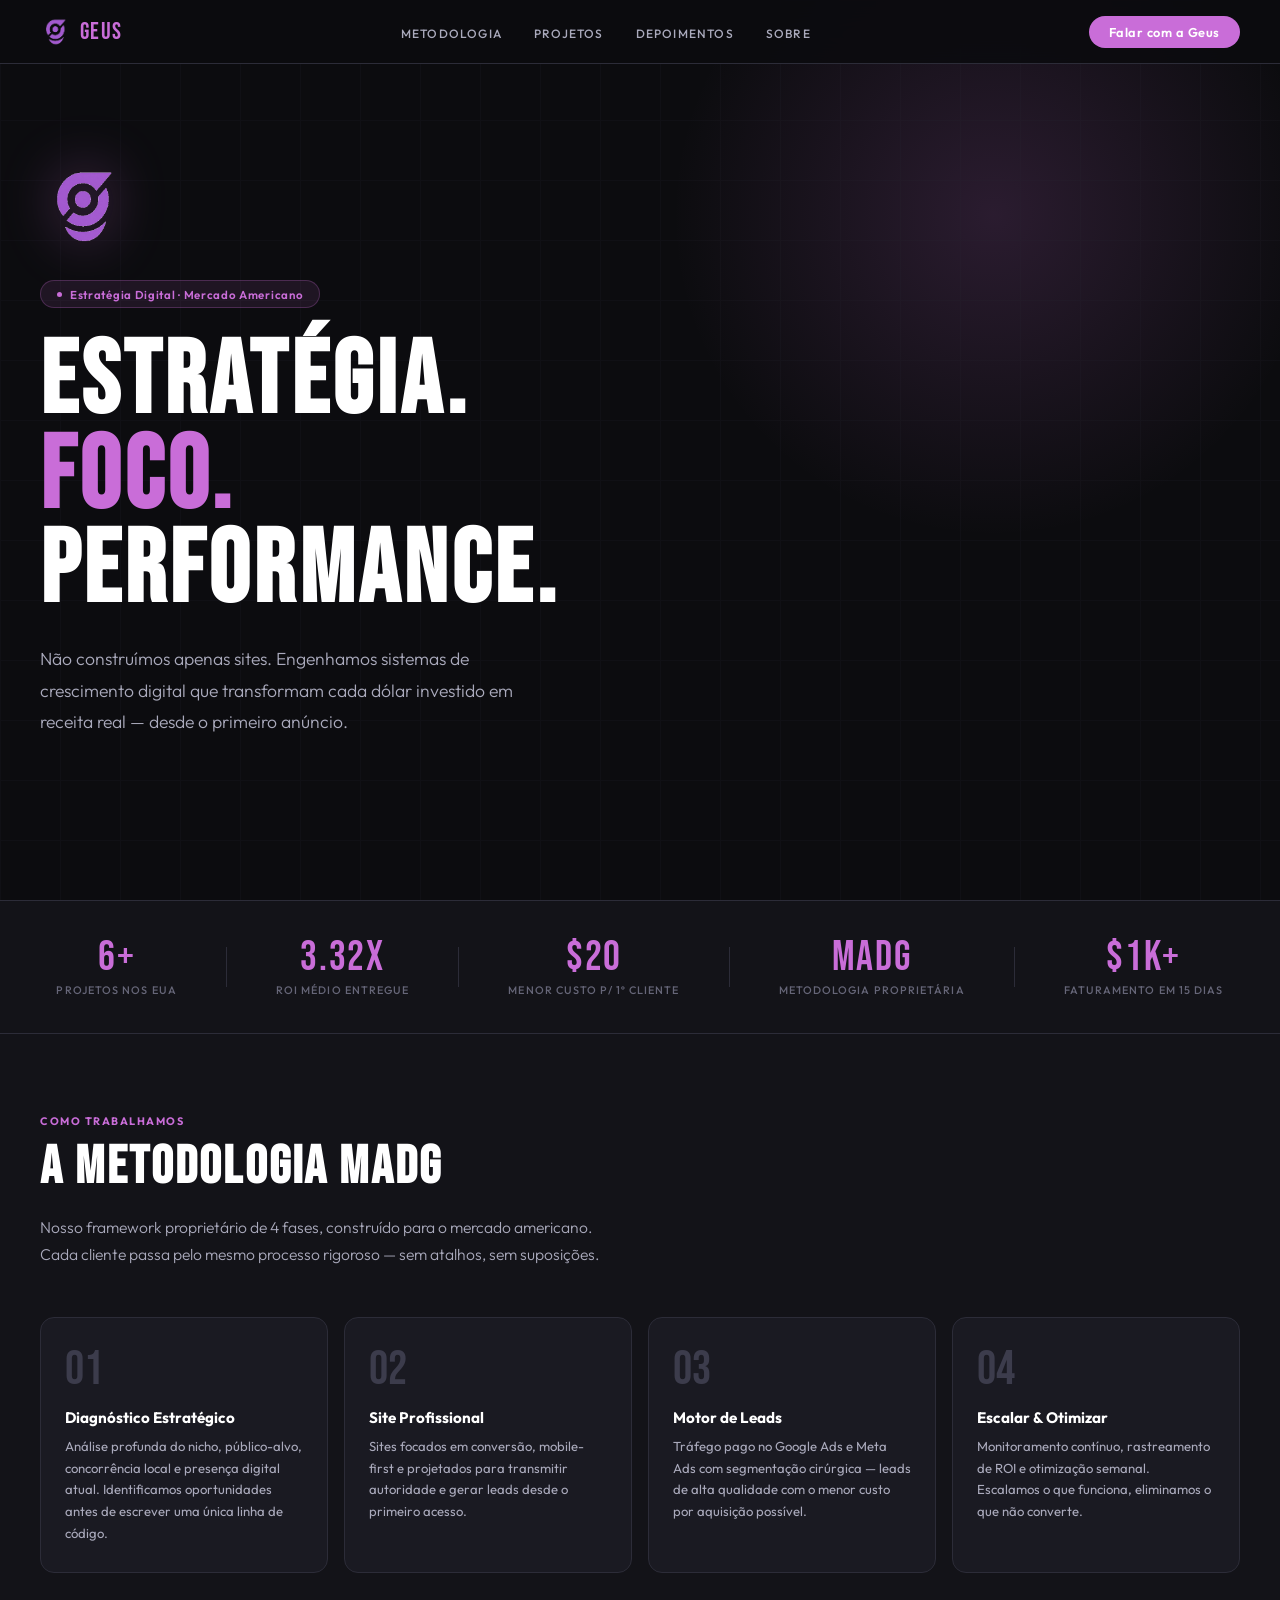
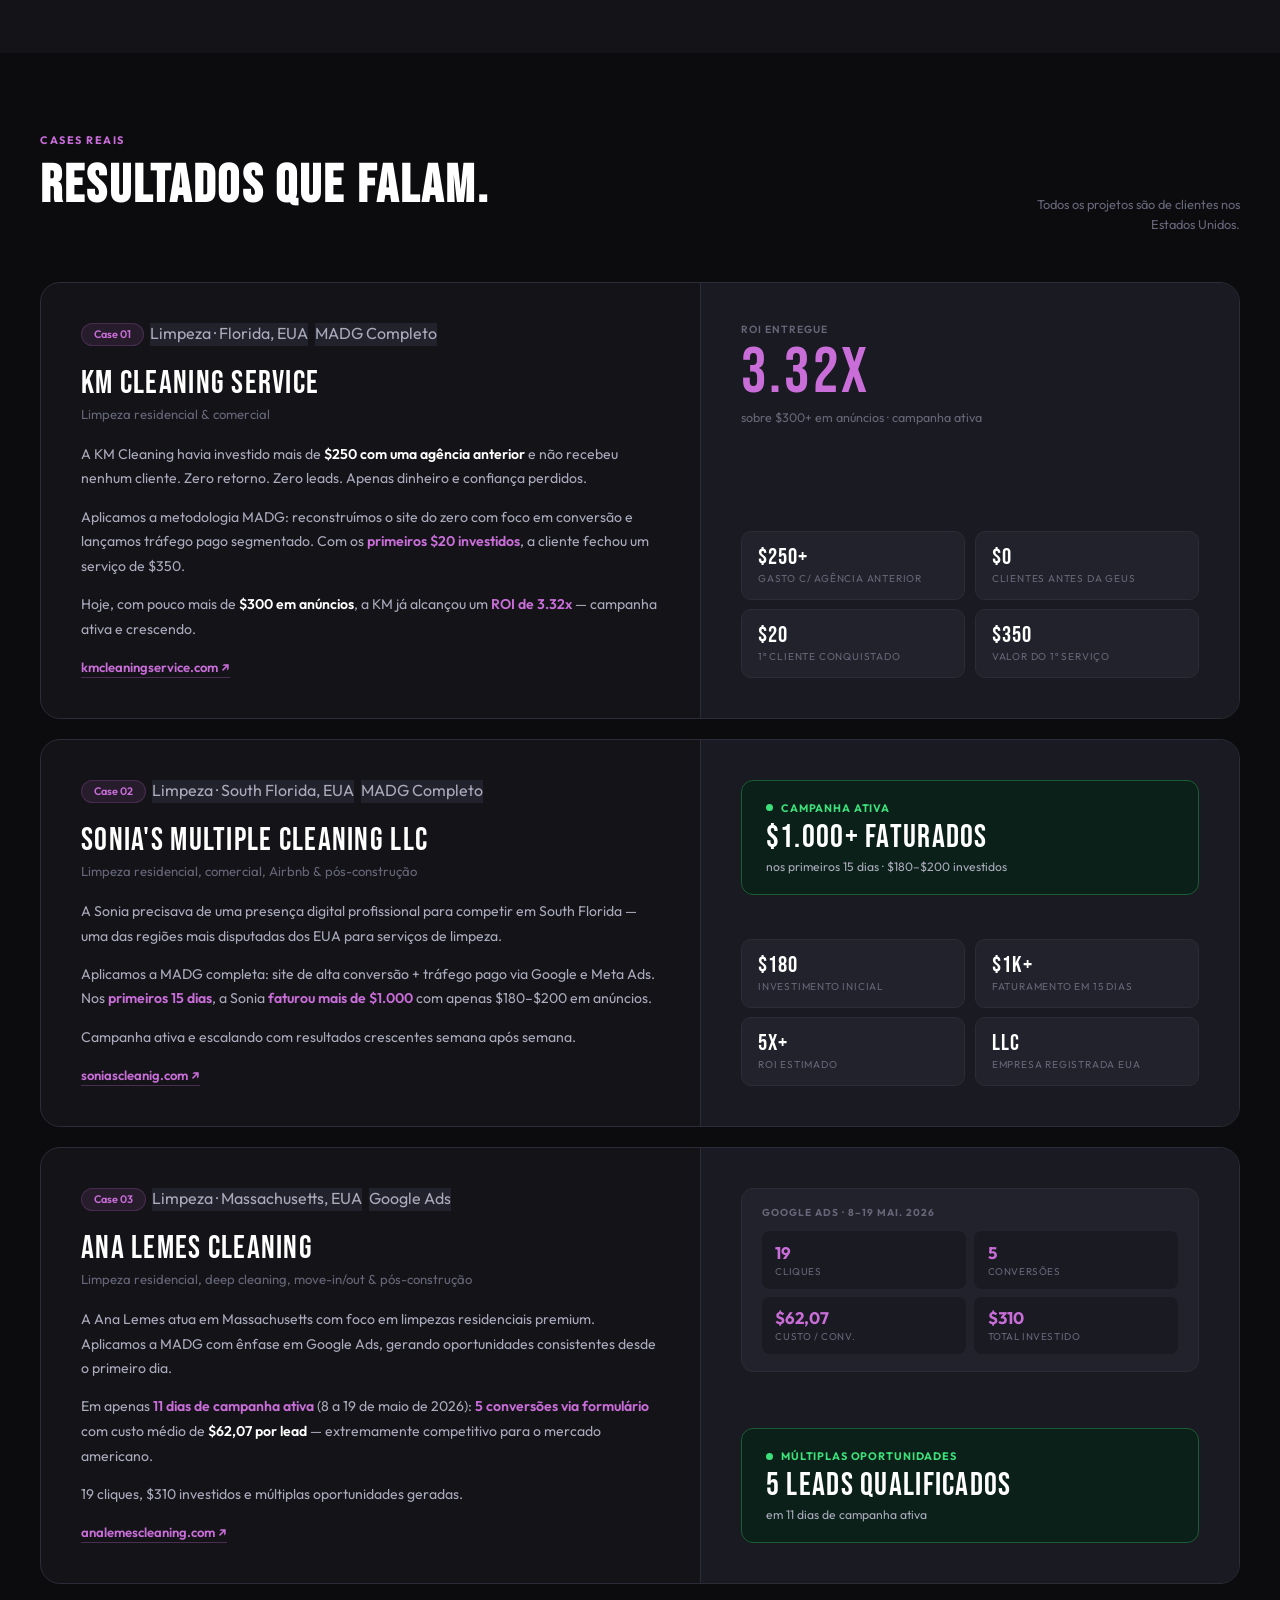
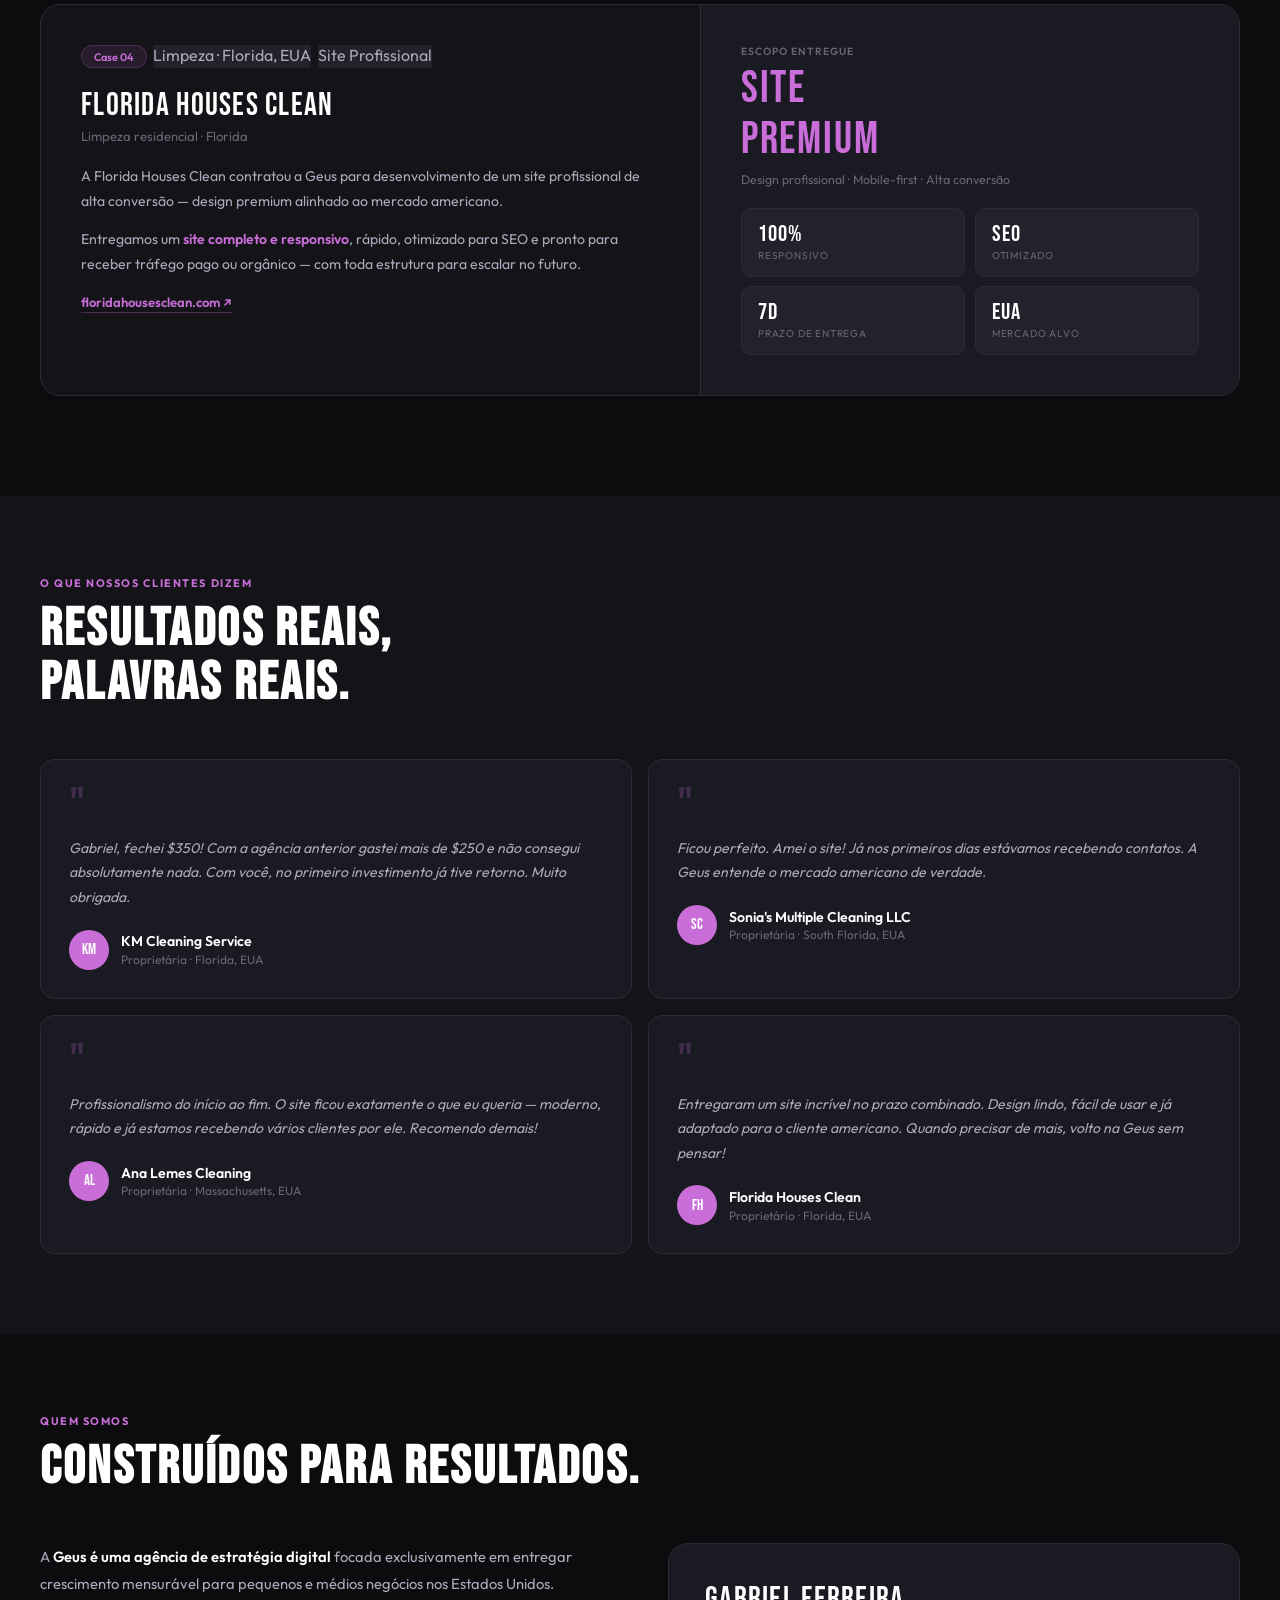
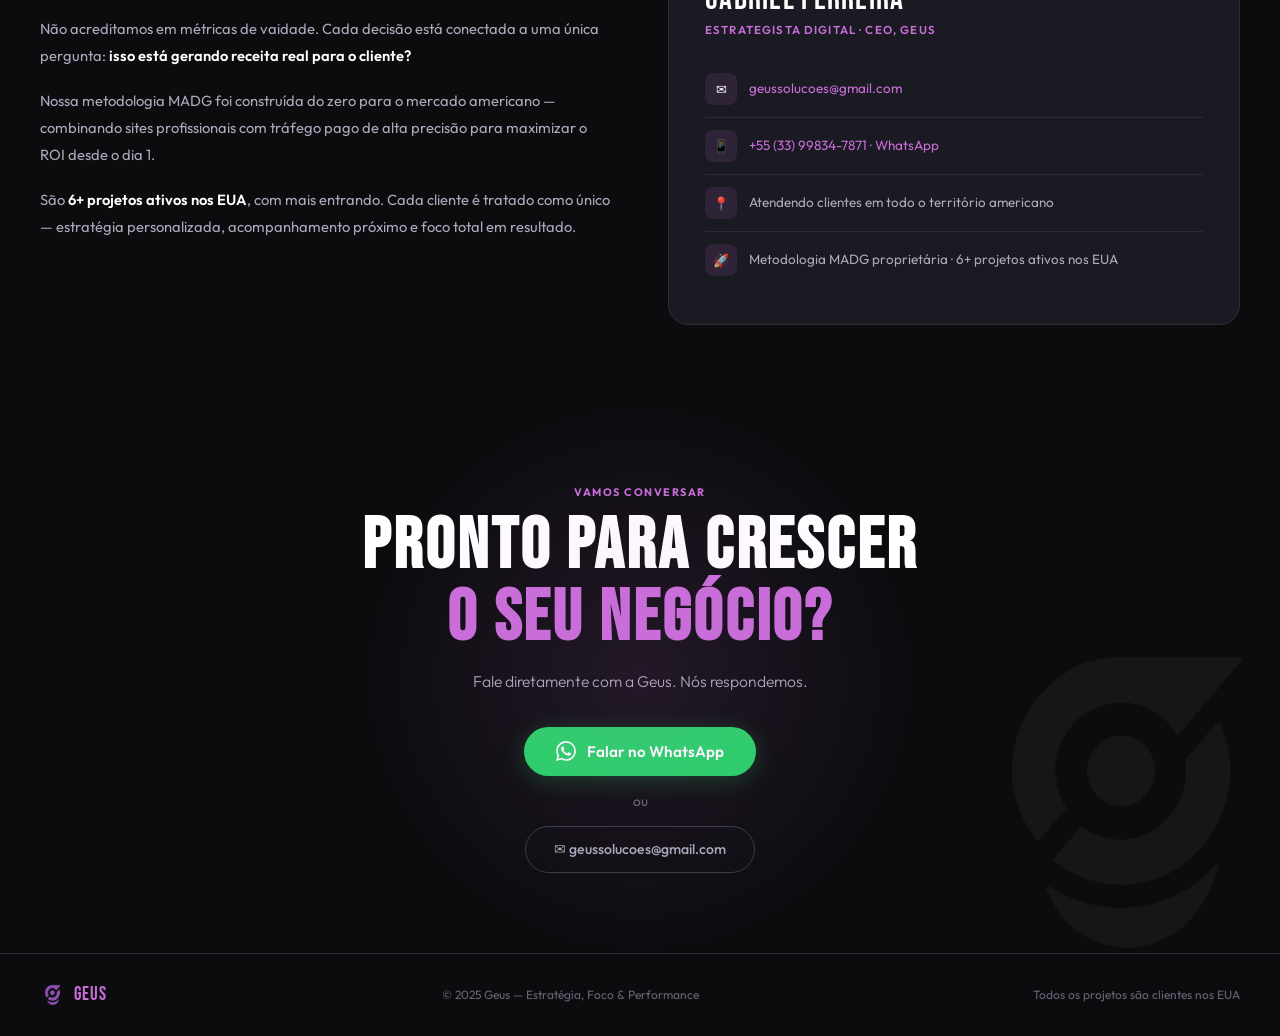
==== index.html @ 9d99d545 "Add files via upload" ====
<!DOCTYPE html>
<html lang="pt-BR">
<head>
<meta charset="UTF-8">
<meta name="viewport" content="width=device-width, initial-scale=1.0">
<title>Geus — Portfólio Digital · EUA</title>
<link rel="preconnect" href="https://fonts.googleapis.com">
<link href="https://fonts.googleapis.com/css2?family=Bebas+Neue&family=Outfit:wght@300;400;500;600;700&display=swap" rel="stylesheet">
<style>
/* ===== RESET ===== */
*,*::before,*::after{box-sizing:border-box;margin:0;padding:0}
html{scroll-behavior:smooth;font-size:16px}
body{font-family:'Outfit',sans-serif;background:#0C0C0F;color:#fff;overflow-x:hidden;-webkit-font-smoothing:antialiased}
img{max-width:100%;display:block}
a{text-decoration:none;color:inherit}

/* ===== TOKENS ===== */
:root{
  --p:#C96DD8;--pd:#9B45B2;
  --bg:#0C0C0F;--s1:#131318;--s2:#1A1A22;--s3:#22222C;
  --bd:#2C2C38;--bd2:#3A3A48;
  --g1:#AAAABC;--g2:#666678;--g3:#3C3C4C;
  --green:#3DDF7A;--gd:#0A2018;--gb:#1A5C34;
  --r:14px;
  --fh:'Bebas Neue',sans-serif;
  --fb:'Outfit',sans-serif;
}

/* ===== PRINT ===== */
@media print{
  nav,.no-print{display:none!important}
  *{-webkit-print-color-adjust:exact!important;print-color-adjust:exact!important}
  body{background:#0C0C0F!important}
  section{page-break-inside:avoid}
  .hero{min-height:auto;padding:48px 32px 32px}
  @page{margin:12mm;size:A4}
}

/* ===== NAV ===== */
nav{
  position:fixed;top:0;left:0;right:0;z-index:999;
  display:flex;align-items:center;justify-content:space-between;gap:1rem;
  padding:0 2.5rem;height:64px;
  background:rgba(12,12,15,0.9);backdrop-filter:blur(16px);-webkit-backdrop-filter:blur(16px);
  border-bottom:1px solid var(--bd);
}
.nav-brand{display:flex;align-items:center;gap:.5rem;flex-shrink:0}
.nav-brand img{height:32px;width:auto}
.nav-brand span{font-family:var(--fh);font-size:1.5rem;letter-spacing:.06em;color:var(--p)}
.nav-links{display:flex;gap:2rem;list-style:none;flex-shrink:0}
.nav-links a{font-size:.75rem;font-weight:500;color:var(--g1);letter-spacing:.1em;text-transform:uppercase;transition:color .2s}
.nav-links a:hover{color:var(--p)}
.nav-cta{
  background:var(--p);color:#fff;
  padding:.5rem 1.25rem;border-radius:100px;
  font-size:.8rem;font-weight:600;letter-spacing:.04em;
  transition:background .2s,transform .15s;white-space:nowrap;flex-shrink:0;
}
.nav-cta:hover{background:var(--pd);transform:translateY(-1px)}
/* Mobile nav */
.nav-hamburger{display:none;flex-direction:column;gap:5px;cursor:pointer;padding:4px;background:none;border:none}
.nav-hamburger span{display:block;width:22px;height:2px;background:var(--g1);border-radius:2px;transition:all .3s}
.nav-mobile{display:none;position:fixed;top:64px;left:0;right:0;background:rgba(12,12,15,.97);border-bottom:1px solid var(--bd);padding:1.5rem;flex-direction:column;gap:1rem;z-index:998}
.nav-mobile.open{display:flex}
.nav-mobile a{font-size:.9rem;font-weight:500;color:var(--g1);padding:.5rem 0;border-bottom:1px solid var(--bd);letter-spacing:.06em;text-transform:uppercase}
.nav-mobile a:last-child{border-bottom:none;background:var(--p);color:#fff;text-align:center;border-radius:100px;padding:.75rem;letter-spacing:.06em;margin-top:.5rem}

@media(max-width:860px){
  nav{padding:0 1.25rem}
  .nav-links{display:none}
  .nav-hamburger{display:flex}
}

/* ===== HERO ===== */
.hero{
  min-height:100vh;display:flex;align-items:center;
  padding:100px 2.5rem 4rem;position:relative;overflow:hidden;
}
.hero-glow{
  position:absolute;top:-15%;right:-5%;
  width:min(700px,90vw);height:min(700px,90vw);border-radius:50%;
  background:radial-gradient(circle,rgba(201,109,216,.16) 0%,transparent 65%);
  pointer-events:none;
}
.hero-grid{
  position:absolute;inset:0;
  background-image:linear-gradient(var(--bd) 1px,transparent 1px),linear-gradient(90deg,var(--bd) 1px,transparent 1px);
  background-size:60px 60px;opacity:.15;pointer-events:none;
}
.hero-inner{position:relative;z-index:1;max-width:820px;width:100%}
.hero-logo-wrap{margin-bottom:1.75rem;animation:fadeUp .5s ease both}
.hero-logo-wrap img{height:clamp(56px,10vw,90px);width:auto;filter:drop-shadow(0 0 28px rgba(201,109,216,.45))}
.hero-badge{
  display:inline-flex;align-items:center;gap:.5rem;margin-bottom:1.75rem;
  background:rgba(201,109,216,.1);border:1px solid rgba(201,109,216,.25);
  border-radius:100px;padding:.35rem 1rem;
  font-size:.72rem;font-weight:600;color:var(--p);letter-spacing:.06em;
  animation:fadeUp .6s .05s ease both;
}
.badge-dot{width:5px;height:5px;border-radius:50%;background:var(--p);animation:blink 2s infinite;flex-shrink:0}
.hero h1{
  font-family:var(--fh);
  font-size:clamp(3.2rem,8vw,7.5rem);
  line-height:.92;letter-spacing:.04em;margin-bottom:1.5rem;
  animation:fadeUp .6s .1s ease both;
}
.hero h1 em{color:var(--p);font-style:normal}
.hero-desc{
  font-size:clamp(.95rem,2vw,1.1rem);color:var(--g1);line-height:1.8;
  max-width:520px;margin-bottom:2.25rem;font-weight:300;
  animation:fadeUp .6s .15s ease both;
}
.hero-ctas{display:flex;gap:1rem;flex-wrap:wrap;animation:fadeUp .6s .2s ease both}
.btn-primary{
  display:inline-flex;align-items:center;gap:.5rem;
  background:var(--p);color:#fff;padding:.85rem 1.75rem;border-radius:100px;
  font-size:.9rem;font-weight:600;transition:background .2s,transform .15s;
}
.btn-primary:hover{background:var(--pd);transform:translateY(-2px)}
.btn-outline{
  display:inline-flex;align-items:center;gap:.5rem;
  border:1.5px solid var(--bd2);color:var(--g1);padding:.85rem 1.75rem;border-radius:100px;
  font-size:.9rem;font-weight:500;transition:border-color .2s,color .2s,transform .15s;
}
.btn-outline:hover{border-color:var(--p);color:var(--p);transform:translateY(-2px)}

@media(max-width:600px){
  .hero{padding:90px 1.25rem 3rem}
  .hero-ctas{flex-direction:column}
  .btn-primary,.btn-outline{justify-content:center;padding:.8rem 1.5rem}
}

/* ===== STATS STRIP ===== */
.stats{
  background:var(--s1);border-top:1px solid var(--bd);border-bottom:1px solid var(--bd);
  padding:2rem 2.5rem;
  display:flex;align-items:center;justify-content:space-around;
  flex-wrap:wrap;gap:1.5rem;
}
.stat{text-align:center;padding:.25rem .5rem}
.stat-n{font-family:var(--fh);font-size:clamp(1.8rem,4vw,2.6rem);letter-spacing:.04em;color:var(--p);line-height:1}
.stat-l{font-size:.68rem;color:var(--g2);text-transform:uppercase;letter-spacing:.1em;font-weight:500;margin-top:.25rem}
.stat-div{width:1px;height:40px;background:var(--bd);flex-shrink:0}
@media(max-width:600px){.stat-div{display:none}.stats{gap:1rem;padding:1.5rem 1.25rem}}

/* ===== SECTION BASE ===== */
section{padding:5rem 2.5rem}
.sec-tag{font-size:.68rem;font-weight:700;color:var(--p);letter-spacing:.14em;text-transform:uppercase;margin-bottom:.75rem}
.sec-title{font-family:var(--fh);font-size:clamp(2rem,5vw,3.4rem);letter-spacing:.04em;line-height:1;margin-bottom:1.25rem}
.sec-sub{font-size:.98rem;color:var(--g1);line-height:1.75;max-width:580px;font-weight:300}
@media(max-width:600px){section{padding:3.5rem 1.25rem}}

/* ===== METHODOLOGY ===== */
.method-bg{background:var(--s1)}
.method-grid{display:grid;grid-template-columns:repeat(4,1fr);gap:1rem;margin-top:3rem}
@media(max-width:900px){.method-grid{grid-template-columns:repeat(2,1fr)}}
@media(max-width:480px){.method-grid{grid-template-columns:1fr}}
.mc{
  background:var(--s2);border:1px solid var(--bd);border-radius:var(--r);
  padding:1.75rem 1.5rem;position:relative;overflow:hidden;
  transition:transform .25s,border-color .25s;
}
.mc:hover{transform:translateY(-4px);border-color:rgba(201,109,216,.5)}
.mc::after{
  content:'';position:absolute;top:0;left:0;right:0;height:2px;
  background:var(--p);transform:scaleX(0);transform-origin:left;transition:transform .3s;
}
.mc:hover::after{transform:scaleX(1)}
.mc-n{font-family:var(--fh);font-size:3rem;color:var(--g3);line-height:1;margin-bottom:.85rem}
.mc-title{font-size:.95rem;font-weight:700;margin-bottom:.6rem}
.mc-desc{font-size:.82rem;color:var(--g1);line-height:1.65}

/* ===== CASES ===== */
.cases-head{display:flex;justify-content:space-between;align-items:flex-end;flex-wrap:wrap;gap:1rem;margin-bottom:3rem}
.cases-note{font-size:.8rem;color:var(--g2);max-width:220px;text-align:right;line-height:1.5}
@media(max-width:600px){.cases-note{text-align:left;max-width:100%}}

.case-card{
  background:var(--s1);border:1px solid var(--bd);border-radius:20px;
  overflow:hidden;margin-bottom:1.25rem;
  display:grid;grid-template-columns:1.1fr 0.9fr;
}
@media(max-width:800px){.case-card{grid-template-columns:1fr}}
.case-l{padding:2.5rem}
.case-r{
  background:var(--s2);padding:2.5rem;
  border-left:1px solid var(--bd);
  display:flex;flex-direction:column;justify-content:space-between;gap:1.25rem;
}
@media(max-width:800px){.case-r{border-left:none;border-top:1px solid var(--bd);padding:2rem}}
@media(max-width:600px){.case-l,.case-r{padding:1.5rem}}

.ctags{display:flex;gap:.4rem;flex-wrap:wrap;margin-bottom:1.25rem}
.ctag{
  display:inline-block;background:rgba(201,109,216,.1);border:1px solid rgba(201,109,216,.2);
  border-radius:100px;padding:.22rem .75rem;font-size:.68rem;font-weight:600;color:var(--p);
}
.ctag-g{background:var(--s3);border-color:var(--bd);color:var(--g1)}
.case-name{font-family:var(--fh);font-size:clamp(1.4rem,3vw,2rem);letter-spacing:.04em;margin-bottom:.3rem;line-height:1.1}
.case-niche{font-size:.82rem;color:var(--g2);margin-bottom:1.25rem}
.case-p{font-size:.88rem;color:var(--g1);line-height:1.75;margin-bottom:.85rem}
.case-p b{color:#fff;font-weight:600}
.case-p .hl{color:var(--p);font-weight:600}
.case-link{
  display:inline-flex;align-items:center;gap:.4rem;color:var(--p);
  font-size:.82rem;font-weight:600;border-bottom:1px solid rgba(201,109,216,.3);
  padding-bottom:2px;transition:border-color .2s;margin-top:.25rem;
}
.case-link:hover{border-color:var(--p)}

/* Right panel elements */
.roi-block{flex-shrink:0}
.roi-tag{font-size:.65rem;color:var(--g2);text-transform:uppercase;letter-spacing:.1em;font-weight:600;margin-bottom:.3rem}
.roi-val{font-family:var(--fh);font-size:clamp(2.8rem,5vw,4.2rem);color:var(--p);letter-spacing:.04em;line-height:1}
.roi-sub{font-size:.78rem;color:var(--g2);margin-top:.3rem;line-height:1.4}
.mets{display:grid;grid-template-columns:1fr 1fr;gap:.6rem}
.met{background:var(--s3);border:1px solid var(--bd);border-radius:10px;padding:.85rem 1rem}
.met-v{font-family:var(--fh);font-size:1.45rem;color:#fff;letter-spacing:.04em;line-height:1}
.met-l{font-size:.63rem;color:var(--g2);text-transform:uppercase;letter-spacing:.08em;margin-top:.2rem}

.live-box{
  background:var(--gd);border:1px solid var(--gb);border-radius:12px;padding:1.25rem 1.5rem;
}
.live-hd{display:flex;align-items:center;gap:.5rem;margin-bottom:.3rem}
.live-dot{width:7px;height:7px;border-radius:50%;background:var(--green);animation:blink 1.5s infinite;flex-shrink:0}
.live-lbl{font-size:.68rem;font-weight:700;color:var(--green);letter-spacing:.08em;text-transform:uppercase}
.live-val{font-family:var(--fh);font-size:clamp(1.5rem,3vw,2rem);color:#fff;letter-spacing:.04em;line-height:1.1;margin-bottom:.25rem}
.live-sub{font-size:.76rem;color:var(--g1)}

.ads-box{background:var(--s3);border:1px solid var(--bd);border-radius:12px;padding:1.1rem 1.25rem}
.ads-tag{font-size:.63rem;font-weight:700;color:var(--g2);letter-spacing:.1em;text-transform:uppercase;margin-bottom:.75rem}
.ads-grid{display:grid;grid-template-columns:1fr 1fr;gap:.5rem}
.ads-m{background:var(--s2);border-radius:8px;padding:.65rem .85rem}
.ads-mv{font-size:1.05rem;font-weight:700;color:var(--p)}
.ads-ml{font-size:.62rem;color:var(--g2);margin-top:.15rem;text-transform:uppercase;letter-spacing:.06em}

/* ===== TESTIMONIALS ===== */
.testi-bg{background:var(--s1)}
.testi-grid{display:grid;grid-template-columns:repeat(2,1fr);gap:1rem;margin-top:3rem}
@media(max-width:640px){.testi-grid{grid-template-columns:1fr}}
.tcard{
  background:var(--s2);border:1px solid var(--bd);border-radius:var(--r);
  padding:1.75rem;transition:border-color .25s,transform .25s;
}
.tcard:hover{border-color:rgba(201,109,216,.4);transform:translateY(-3px)}
.tq{font-family:var(--fh);font-size:3rem;color:rgba(201,109,216,.22);line-height:.8;margin-bottom:.6rem}
.ttext{font-size:.88rem;color:var(--g1);line-height:1.75;font-style:italic;margin-bottom:1.25rem}
.tauthor{display:flex;align-items:center;gap:.75rem}
.tavatar{
  width:40px;height:40px;border-radius:50%;background:var(--p);
  display:flex;align-items:center;justify-content:center;
  font-family:var(--fh);font-size:.95rem;color:#fff;flex-shrink:0;
}
.tname{font-weight:600;font-size:.88rem}
.trole{font-size:.75rem;color:var(--g2);margin-top:.1rem}

/* ===== ABOUT ===== */
.about-grid{display:grid;grid-template-columns:1fr 1fr;gap:3.5rem;align-items:start;margin-top:3rem}
@media(max-width:800px){.about-grid{grid-template-columns:1fr;gap:2rem}}
.atext p{font-size:.92rem;color:var(--g1);line-height:1.85;margin-bottom:1.1rem}
.atext b{color:#fff;font-weight:600}
.acard{background:var(--s2);border:1px solid var(--bd);border-radius:20px;padding:2.25rem}
.aname{font-family:var(--fh);font-size:2rem;letter-spacing:.04em;margin-bottom:.2rem}
.arole{font-size:.72rem;color:var(--p);letter-spacing:.1em;text-transform:uppercase;font-weight:600;margin-bottom:1.5rem}
.arow{display:flex;align-items:flex-start;gap:.75rem;padding:.75rem 0;border-bottom:1px solid var(--bd)}
.arow:last-child{border-bottom:none}
.aicon{width:32px;height:32px;border-radius:8px;background:rgba(201,109,216,.12);display:flex;align-items:center;justify-content:center;font-size:13px;flex-shrink:0}
.atxt{font-size:.84rem;color:var(--g1);padding-top:.3rem;line-height:1.5}
.atxt a{color:var(--p)}

/* ===== CTA ===== */
.cta-wrap{text-align:center;position:relative;overflow:hidden}
.cta-glow{
  position:absolute;top:50%;left:50%;transform:translate(-50%,-50%);
  width:min(600px,100vw);height:min(600px,100vw);border-radius:50%;
  background:radial-gradient(circle,rgba(201,109,216,.12) 0%,transparent 65%);
  pointer-events:none;
}
.cta-logo{position:absolute;bottom:-40px;right:-40px;opacity:.04;pointer-events:none}
.cta-logo img{height:clamp(200px,30vw,380px);width:auto;filter:brightness(10)}
.cta-wrap .sec-title{font-size:clamp(2.4rem,6vw,4.5rem);max-width:640px;margin:0 auto 1rem}
.cta-wrap .sec-title em{color:var(--p);font-style:normal}
.cta-sub{font-size:.98rem;color:var(--g1);margin-bottom:2.25rem;font-weight:300}

/* WhatsApp CTA */
.wa-btn{
  display:inline-flex;align-items:center;gap:.65rem;
  background:#25D366;color:#fff;
  padding:.9rem 2rem;border-radius:100px;
  font-size:.95rem;font-weight:600;
  transition:background .2s,transform .15s;
  box-shadow:0 4px 24px rgba(37,211,102,.25);
}
.wa-btn:hover{background:#1ebe5d;transform:translateY(-2px)}
.wa-btn svg{width:20px;height:20px;fill:#fff;flex-shrink:0}
.cta-or{color:var(--g2);margin:1rem 0;font-size:.85rem}
.email-btn{
  display:inline-flex;align-items:center;gap:.5rem;
  border:1.5px solid var(--bd2);color:var(--g1);
  padding:.85rem 1.75rem;border-radius:100px;
  font-size:.88rem;font-weight:500;
  transition:border-color .2s,color .2s,transform .15s;
}
.email-btn:hover{border-color:var(--p);color:var(--p);transform:translateY(-2px)}

/* ===== FOOTER ===== */
footer{
  padding:1.75rem 2.5rem;border-top:1px solid var(--bd);
  display:flex;align-items:center;justify-content:space-between;flex-wrap:wrap;gap:1rem;
}
.footer-brand{display:flex;align-items:center;gap:.5rem}
.footer-brand img{height:26px;width:auto;opacity:.85}
.footer-brand span{font-family:var(--fh);font-size:1.2rem;color:var(--p);letter-spacing:.06em}
.footer-txt{font-size:.75rem;color:var(--g2)}
@media(max-width:600px){footer{flex-direction:column;text-align:center;padding:1.5rem 1.25rem}}

/* ===== ANIMATIONS ===== */
@keyframes fadeUp{from{opacity:0;transform:translateY(22px)}to{opacity:1;transform:none}}
@keyframes blink{0%,100%{opacity:1}50%{opacity:.3}}
.rv{opacity:0;transform:translateY(24px);transition:opacity .6s ease,transform .6s ease}
.rv.vis{opacity:1;transform:none}
.rv-d1{transition-delay:.1s}.rv-d2{transition-delay:.18s}.rv-d3{transition-delay:.26s}.rv-d4{transition-delay:.34s}
</style>
</head>
<body>

<!-- NAV -->
<nav>
  <a href="#" class="nav-brand">
    <img src="[data-uri]" alt="Geus">
    <span>geus</span>
  </a>
  <ul class="nav-links">
    <li><a href="#metodologia">Metodologia</a></li>
    <li><a href="#projetos">Projetos</a></li>
    <li><a href="#depoimentos">Depoimentos</a></li>
    <li><a href="#sobre">Sobre</a></li>
  </ul>
  <a href="https://wa.me/5533998347871" target="_blank" class="nav-cta no-print">Falar com a Geus</a>
  <button class="nav-hamburger no-print" onclick="toggleMenu()" aria-label="Menu">
    <span></span><span></span><span></span>
  </button>
</nav>
<div class="nav-mobile no-print" id="mobileMenu">
  <a href="#metodologia" onclick="closeMenu()">Metodologia</a>
  <a href="#projetos" onclick="closeMenu()">Projetos</a>
  <a href="#depoimentos" onclick="closeMenu()">Depoimentos</a>
  <a href="#sobre" onclick="closeMenu()">Sobre</a>
  <a href="https://wa.me/5533998347871" target="_blank">Falar com a Geus →</a>
</div>

<!-- HERO -->
<section class="hero">
  <div class="hero-glow"></div>
  <div class="hero-grid"></div>
  <div class="hero-inner">
    <div class="hero-logo-wrap">
      <img src="[data-uri]" alt="Geus">
    </div>
    <div class="hero-badge"><span class="badge-dot"></span>Estratégia Digital · Mercado Americano</div>
    <h1>ESTRATÉGIA.<br><em>FOCO.</em><br>PERFORMANCE.</h1>
    <p class="hero-desc">Não construímos apenas sites. Engenhamos sistemas de crescimento digital que transformam cada dólar investido em receita real — desde o primeiro anúncio.</p>

  </div>
</section>

<!-- STATS -->
<div class="stats">
  <div class="stat"><div class="stat-n">6+</div><div class="stat-l">Projetos nos EUA</div></div>
  <div class="stat-div"></div>
  <div class="stat"><div class="stat-n">3.32x</div><div class="stat-l">ROI médio entregue</div></div>
  <div class="stat-div"></div>
  <div class="stat"><div class="stat-n">$20</div><div class="stat-l">Menor custo p/ 1º cliente</div></div>
  <div class="stat-div"></div>
  <div class="stat"><div class="stat-n">MADG</div><div class="stat-l">Metodologia proprietária</div></div>
  <div class="stat-div"></div>
  <div class="stat"><div class="stat-n">$1k+</div><div class="stat-l">Faturamento em 15 dias</div></div>
</div>

<!-- METHODOLOGY -->
<section class="method-bg" id="metodologia">
  <div class="rv"><div class="sec-tag">Como trabalhamos</div>
  <h2 class="sec-title">A Metodologia MADG</h2>
  <p class="sec-sub">Nosso framework proprietário de 4 fases, construído para o mercado americano. Cada cliente passa pelo mesmo processo rigoroso — sem atalhos, sem suposições.</p></div>
  <div class="method-grid">
    <div class="mc rv rv-d1"><div class="mc-n">01</div><div class="mc-title">Diagnóstico Estratégico</div><div class="mc-desc">Análise profunda do nicho, público-alvo, concorrência local e presença digital atual. Identificamos oportunidades antes de escrever uma única linha de código.</div></div>
    <div class="mc rv rv-d2"><div class="mc-n">02</div><div class="mc-title">Site Profissional</div><div class="mc-desc">Sites focados em conversão, mobile-first e projetados para transmitir autoridade e gerar leads desde o primeiro acesso.</div></div>
    <div class="mc rv rv-d3"><div class="mc-n">03</div><div class="mc-title">Motor de Leads</div><div class="mc-desc">Tráfego pago no Google Ads e Meta Ads com segmentação cirúrgica — leads de alta qualidade com o menor custo por aquisição possível.</div></div>
    <div class="mc rv rv-d4"><div class="mc-n">04</div><div class="mc-title">Escalar & Otimizar</div><div class="mc-desc">Monitoramento contínuo, rastreamento de ROI e otimização semanal. Escalamos o que funciona, eliminamos o que não converte.</div></div>
  </div>
</section>

<!-- CASES -->
<section id="projetos">
  <div class="cases-head rv">
    <div><div class="sec-tag">Cases reais</div><h2 class="sec-title">Resultados que falam.</h2></div>
    <p class="cases-note">Todos os projetos são de clientes nos Estados Unidos.</p>
  </div>

  <!-- KM Cleaning -->
  <div class="case-card rv">
    <div class="case-l">
      <div class="ctags"><span class="ctag">Case 01</span><span class="ctag-g">Limpeza · Florida, EUA</span><span class="ctag-g">MADG Completo</span></div>
      <div class="case-name">KM Cleaning Service</div>
      <div class="case-niche">Limpeza residencial & comercial</div>
      <p class="case-p">A KM Cleaning havia investido mais de <b>$250 com uma agência anterior</b> e não recebeu nenhum cliente. Zero retorno. Zero leads. Apenas dinheiro e confiança perdidos.</p>
      <p class="case-p">Aplicamos a metodologia MADG: reconstruímos o site do zero com foco em conversão e lançamos tráfego pago segmentado. Com os <span class="hl">primeiros $20 investidos</span>, a cliente fechou um serviço de $350.</p>
      <p class="case-p">Hoje, com pouco mais de <b>$300 em anúncios</b>, a KM já alcançou um <span class="hl">ROI de 3.32x</span> — campanha ativa e crescendo.</p>
      <a href="https://kmcleaningservice.com/" target="_blank" class="case-link">kmcleaningservice.com ↗</a>
    </div>
    <div class="case-r">
      <div class="roi-block"><div class="roi-tag">ROI entregue</div><div class="roi-val">3.32x</div><div class="roi-sub">sobre $300+ em anúncios · campanha ativa</div></div>
      <div class="mets">
        <div class="met"><div class="met-v">$250+</div><div class="met-l">Gasto c/ agência anterior</div></div>
        <div class="met"><div class="met-v">$0</div><div class="met-l">Clientes antes da Geus</div></div>
        <div class="met"><div class="met-v">$20</div><div class="met-l">1º cliente conquistado</div></div>
        <div class="met"><div class="met-v">$350</div><div class="met-l">Valor do 1º serviço</div></div>
      </div>
    </div>
  </div>

  <!-- Sonia's -->
  <div class="case-card rv">
    <div class="case-l">
      <div class="ctags"><span class="ctag">Case 02</span><span class="ctag-g">Limpeza · South Florida, EUA</span><span class="ctag-g">MADG Completo</span></div>
      <div class="case-name">Sonia's Multiple Cleaning LLC</div>
      <div class="case-niche">Limpeza residencial, comercial, Airbnb & pós-construção</div>
      <p class="case-p">A Sonia precisava de uma presença digital profissional para competir em South Florida — uma das regiões mais disputadas dos EUA para serviços de limpeza.</p>
      <p class="case-p">Aplicamos a MADG completa: site de alta conversão + tráfego pago via Google e Meta Ads. Nos <span class="hl">primeiros 15 dias</span>, a Sonia <span class="hl">faturou mais de $1.000</span> com apenas $180–$200 em anúncios.</p>
      <p class="case-p">Campanha ativa e escalando com resultados crescentes semana após semana.</p>
      <a href="https://soniascleanig.com/" target="_blank" class="case-link">soniascleanig.com ↗</a>
    </div>
    <div class="case-r">
      <div class="live-box">
        <div class="live-hd"><div class="live-dot"></div><div class="live-lbl">Campanha ativa</div></div>
        <div class="live-val">$1.000+ faturados</div>
        <div class="live-sub">nos primeiros 15 dias · $180–$200 investidos</div>
      </div>
      <div class="mets">
        <div class="met"><div class="met-v">$180</div><div class="met-l">Investimento inicial</div></div>
        <div class="met"><div class="met-v">$1k+</div><div class="met-l">Faturamento em 15 dias</div></div>
        <div class="met"><div class="met-v">5x+</div><div class="met-l">ROI estimado</div></div>
        <div class="met"><div class="met-v">LLC</div><div class="met-l">Empresa registrada EUA</div></div>
      </div>
    </div>
  </div>

  <!-- Ana Lemes -->
  <div class="case-card rv">
    <div class="case-l">
      <div class="ctags"><span class="ctag">Case 03</span><span class="ctag-g">Limpeza · Massachusetts, EUA</span><span class="ctag-g">Google Ads</span></div>
      <div class="case-name">Ana Lemes Cleaning</div>
      <div class="case-niche">Limpeza residencial, deep cleaning, move-in/out & pós-construção</div>
      <p class="case-p">A Ana Lemes atua em Massachusetts com foco em limpezas residenciais premium. Aplicamos a MADG com ênfase em Google Ads, gerando oportunidades consistentes desde o primeiro dia.</p>
      <p class="case-p">Em apenas <span class="hl">11 dias de campanha ativa</span> (8 a 19 de maio de 2026): <span class="hl">5 conversões via formulário</span> com custo médio de <b>$62,07 por lead</b> — extremamente competitivo para o mercado americano.</p>
      <p class="case-p">19 cliques, $310 investidos e múltiplas oportunidades geradas.</p>
      <a href="https://analemescleaning.com/" target="_blank" class="case-link">analemescleaning.com ↗</a>
    </div>
    <div class="case-r">
      <div class="ads-box">
        <div class="ads-tag">Google Ads · 8–19 mai. 2026</div>
        <div class="ads-grid">
          <div class="ads-m"><div class="ads-mv">19</div><div class="ads-ml">Cliques</div></div>
          <div class="ads-m"><div class="ads-mv">5</div><div class="ads-ml">Conversões</div></div>
          <div class="ads-m"><div class="ads-mv">$62,07</div><div class="ads-ml">Custo / conv.</div></div>
          <div class="ads-m"><div class="ads-mv">$310</div><div class="ads-ml">Total investido</div></div>
        </div>
      </div>
      <div class="live-box">
        <div class="live-hd"><div class="live-dot"></div><div class="live-lbl">Múltiplas oportunidades</div></div>
        <div class="live-val">5 leads qualificados</div>
        <div class="live-sub">em 11 dias de campanha ativa</div>
      </div>
    </div>
  </div>

  <!-- Florida Houses Clean -->
  <div class="case-card rv">
    <div class="case-l">
      <div class="ctags"><span class="ctag">Case 04</span><span class="ctag-g">Limpeza · Florida, EUA</span><span class="ctag-g">Site Profissional</span></div>
      <div class="case-name">Florida Houses Clean</div>
      <div class="case-niche">Limpeza residencial · Florida</div>
      <p class="case-p">A Florida Houses Clean contratou a Geus para desenvolvimento de um site profissional de alta conversão — design premium alinhado ao mercado americano.</p>
      <p class="case-p">Entregamos um <span class="hl">site completo e responsivo</span>, rápido, otimizado para SEO e pronto para receber tráfego pago ou orgânico — com toda estrutura para escalar no futuro.</p>
      <a href="https://www.floridahousesclean.com/" target="_blank" class="case-link">floridahousesclean.com ↗</a>
    </div>
    <div class="case-r">
      <div class="roi-block"><div class="roi-tag">Escopo entregue</div><div class="roi-val" style="font-size:clamp(2rem,4vw,2.8rem);line-height:1.15">Site<br>Premium</div><div class="roi-sub">Design profissional · Mobile-first · Alta conversão</div></div>
      <div class="mets">
        <div class="met"><div class="met-v">100%</div><div class="met-l">Responsivo</div></div>
        <div class="met"><div class="met-v">SEO</div><div class="met-l">Otimizado</div></div>
        <div class="met"><div class="met-v">7d</div><div class="met-l">Prazo de entrega</div></div>
        <div class="met"><div class="met-v">EUA</div><div class="met-l">Mercado alvo</div></div>
      </div>
    </div>
  </div>
</section>

<!-- TESTIMONIALS -->
<section class="testi-bg" id="depoimentos">
  <div class="rv"><div class="sec-tag">O que nossos clientes dizem</div><h2 class="sec-title">Resultados reais,<br>palavras reais.</h2></div>
  <div class="testi-grid">
    <div class="tcard rv"><div class="tq">"</div><p class="ttext">Gabriel, fechei $350! Com a agência anterior gastei mais de $250 e não consegui absolutamente nada. Com você, no primeiro investimento já tive retorno. Muito obrigada.</p><div class="tauthor"><div class="tavatar">KM</div><div><div class="tname">KM Cleaning Service</div><div class="trole">Proprietária · Florida, EUA</div></div></div></div>
    <div class="tcard rv"><div class="tq">"</div><p class="ttext">Ficou perfeito. Amei o site! Já nos primeiros dias estávamos recebendo contatos. A Geus entende o mercado americano de verdade.</p><div class="tauthor"><div class="tavatar">SC</div><div><div class="tname">Sonia's Multiple Cleaning LLC</div><div class="trole">Proprietária · South Florida, EUA</div></div></div></div>
    <div class="tcard rv"><div class="tq">"</div><p class="ttext">Profissionalismo do início ao fim. O site ficou exatamente o que eu queria — moderno, rápido e já estamos recebendo vários clientes por ele. Recomendo demais!</p><div class="tauthor"><div class="tavatar">AL</div><div><div class="tname">Ana Lemes Cleaning</div><div class="trole">Proprietária · Massachusetts, EUA</div></div></div></div>
    <div class="tcard rv"><div class="tq">"</div><p class="ttext">Entregaram um site incrível no prazo combinado. Design lindo, fácil de usar e já adaptado para o cliente americano. Quando precisar de mais, volto na Geus sem pensar!</p><div class="tauthor"><div class="tavatar">FH</div><div><div class="tname">Florida Houses Clean</div><div class="trole">Proprietário · Florida, EUA</div></div></div></div>
  </div>
</section>

<!-- ABOUT -->
<section id="sobre">
  <div class="sec-tag rv">Quem somos</div>
  <h2 class="sec-title rv">Construídos para resultados.</h2>
  <div class="about-grid">
    <div class="atext rv">
      <p>A <b>Geus é uma agência de estratégia digital</b> focada exclusivamente em entregar crescimento mensurável para pequenos e médios negócios nos Estados Unidos.</p>
      <p>Não acreditamos em métricas de vaidade. Cada decisão está conectada a uma única pergunta: <b>isso está gerando receita real para o cliente?</b></p>
      <p>Nossa metodologia MADG foi construída do zero para o mercado americano — combinando sites profissionais com tráfego pago de alta precisão para maximizar o ROI desde o dia 1.</p>
      <p>São <b>6+ projetos ativos nos EUA</b>, com mais entrando. Cada cliente é tratado como único — estratégia personalizada, acompanhamento próximo e foco total em resultado.</p>
    </div>
    <div class="acard rv">
      <div class="aname">Gabriel Ferreira</div>
      <div class="arole">Estrategista Digital · CEO, Geus</div>
      <div class="arow"><div class="aicon">✉</div><div class="atxt"><a href="mailto:geussolucoes@gmail.com">geussolucoes@gmail.com</a></div></div>
      <div class="arow"><div class="aicon">📱</div><div class="atxt"><a href="https://wa.me/5533998347871">+55 (33) 99834-7871 · WhatsApp</a></div></div>
      <div class="arow"><div class="aicon">📍</div><div class="atxt">Atendendo clientes em todo o território americano</div></div>
      <div class="arow"><div class="aicon">🚀</div><div class="atxt">Metodologia MADG proprietária · 6+ projetos ativos nos EUA</div></div>
    </div>
  </div>
</section>

<!-- CTA -->
<section class="cta-wrap" id="contato">
  <div class="cta-glow"></div>
  <div class="cta-logo"><img src="[data-uri]" alt=""></div>
  <div class="sec-tag rv" style="justify-content:center;display:flex">Vamos conversar</div>
  <h2 class="sec-title rv">Pronto para crescer<br><em>o seu negócio?</em></h2>
  <p class="cta-sub rv">Fale diretamente com a Geus. Nós respondemos.</p>
  <div class="rv">
    <a href="https://wa.me/5533998347871" target="_blank" class="wa-btn">
      <svg viewBox="0 0 24 24"><path d="M17.472 14.382c-.297-.149-1.758-.867-2.03-.967-.273-.099-.471-.148-.67.15-.197.297-.767.966-.94 1.164-.173.199-.347.223-.644.075-.297-.15-1.255-.463-2.39-1.475-.883-.788-1.48-1.761-1.653-2.059-.173-.297-.018-.458.13-.606.134-.133.298-.347.446-.52.149-.174.198-.298.298-.497.099-.198.05-.371-.025-.52-.075-.149-.669-1.612-.916-2.207-.242-.579-.487-.5-.669-.51-.173-.008-.371-.01-.57-.01-.198 0-.52.074-.792.372-.272.297-1.04 1.016-1.04 2.479 0 1.462 1.065 2.875 1.213 3.074.149.198 2.096 3.2 5.077 4.487.709.306 1.262.489 1.694.625.712.227 1.36.195 1.871.118.571-.085 1.758-.719 2.006-1.413.248-.694.248-1.289.173-1.413-.074-.124-.272-.198-.57-.347m-5.421 7.403h-.004a9.87 9.87 0 01-5.031-1.378l-.361-.214-3.741.982.998-3.648-.235-.374a9.86 9.86 0 01-1.51-5.26c.001-5.45 4.436-9.884 9.888-9.884 2.64 0 5.122 1.03 6.988 2.898a9.825 9.825 0 012.893 6.994c-.003 5.45-4.437 9.884-9.885 9.884m8.413-18.297A11.815 11.815 0 0012.05 0C5.495 0 .16 5.335.157 11.892c0 2.096.547 4.142 1.588 5.945L.057 24l6.305-1.654a11.882 11.882 0 005.683 1.448h.005c6.554 0 11.89-5.335 11.893-11.893a11.821 11.821 0 00-3.48-8.413z"/></svg>
      Falar no WhatsApp
    </a>
    <div class="cta-or">ou</div>
    <a href="mailto:geussolucoes@gmail.com" class="email-btn">✉ geussolucoes@gmail.com</a>
  </div>
</section>

<!-- FOOTER -->
<footer>
  <div class="footer-brand">
    <img src="[data-uri]" alt="Geus">
    <span>geus</span>
  </div>
  <div class="footer-txt">© 2025 Geus — Estratégia, Foco & Performance</div>
  <div class="footer-txt">Todos os projetos são clientes nos EUA</div>
</footer>

<script>
function toggleMenu(){
  const m=document.getElementById('mobileMenu');
  m.classList.toggle('open');
}
function closeMenu(){
  document.getElementById('mobileMenu').classList.remove('open');
}
document.addEventListener('click',function(e){
  const m=document.getElementById('mobileMenu');
  const btn=document.querySelector('.nav-hamburger');
  if(m.classList.contains('open')&&!m.contains(e.target)&&!btn.contains(e.target)){
    m.classList.remove('open');
  }
});
// Scroll reveal
const obs=new IntersectionObserver((entries)=>{
  entries.forEach(e=>{if(e.isIntersecting)e.target.classList.add('vis')});
},{threshold:.1});
document.querySelectorAll('.rv').forEach(el=>obs.observe(el));
</script>
</body>
</html>
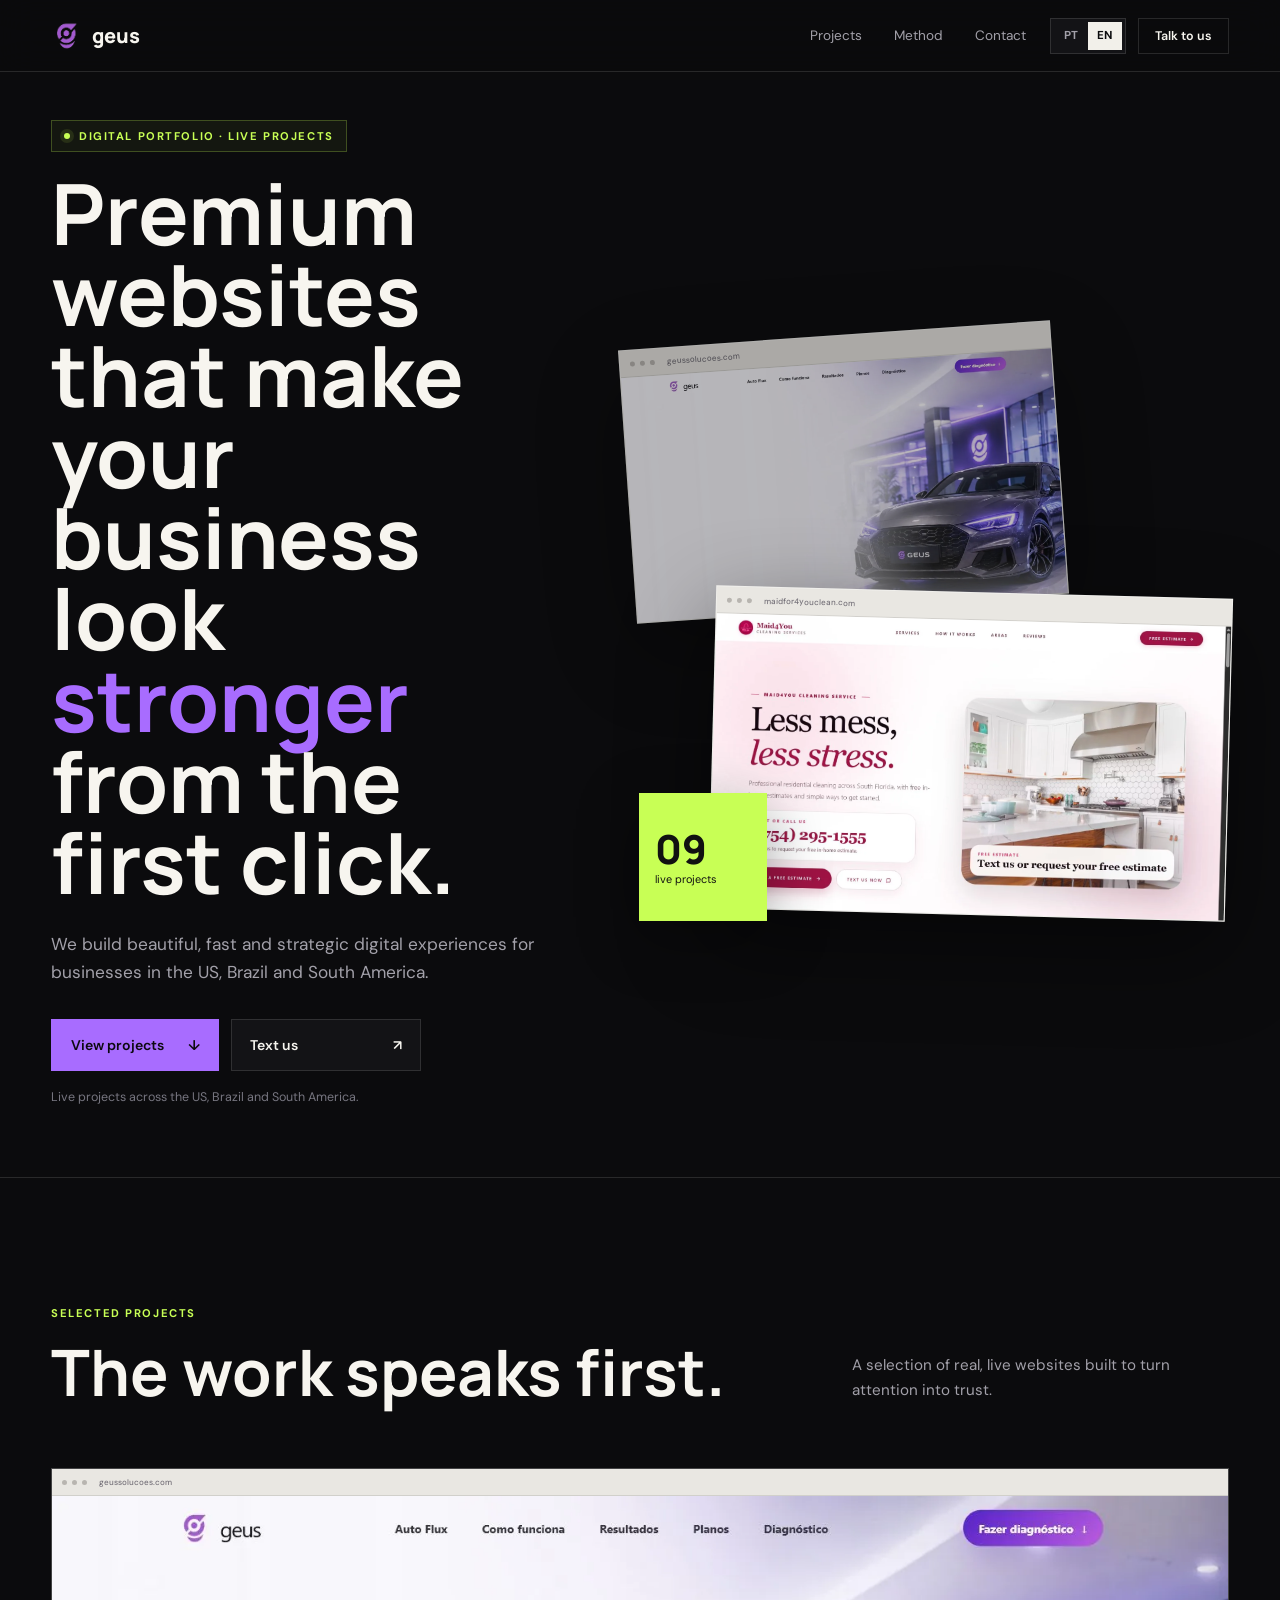
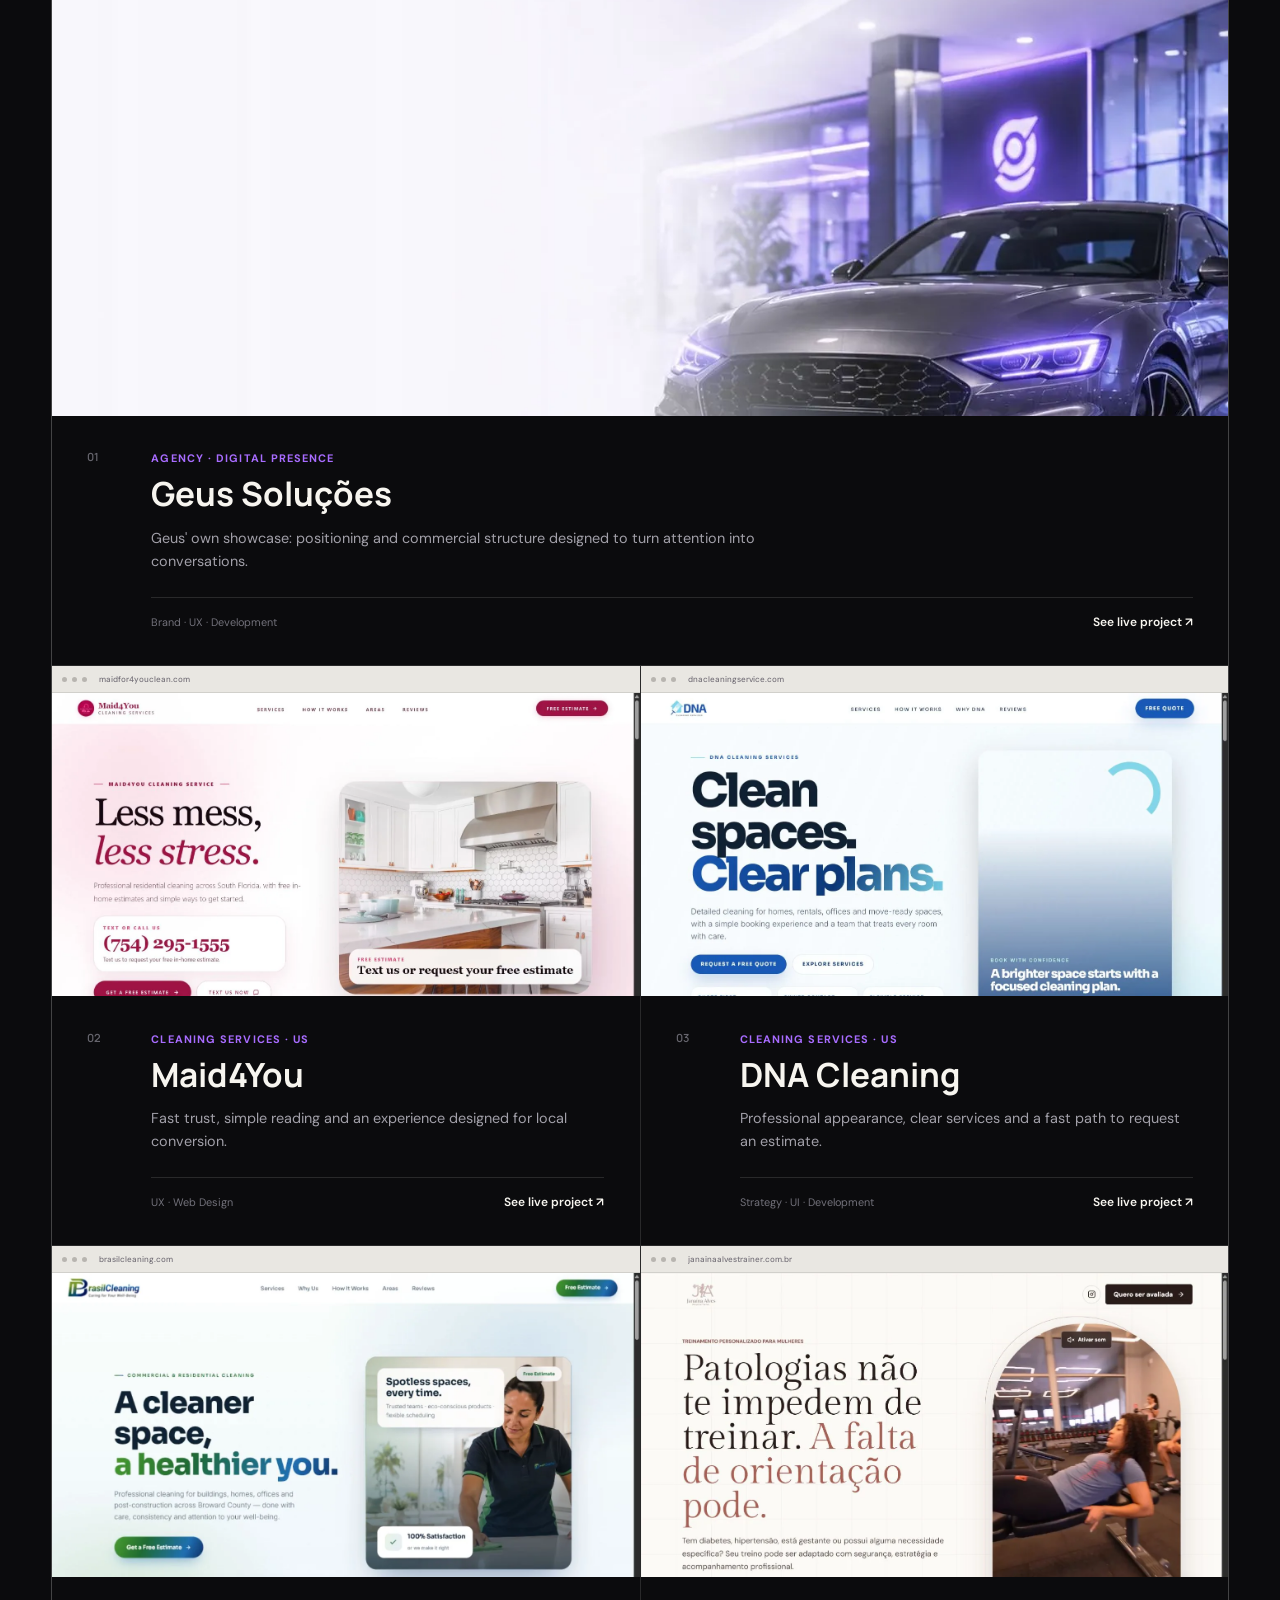
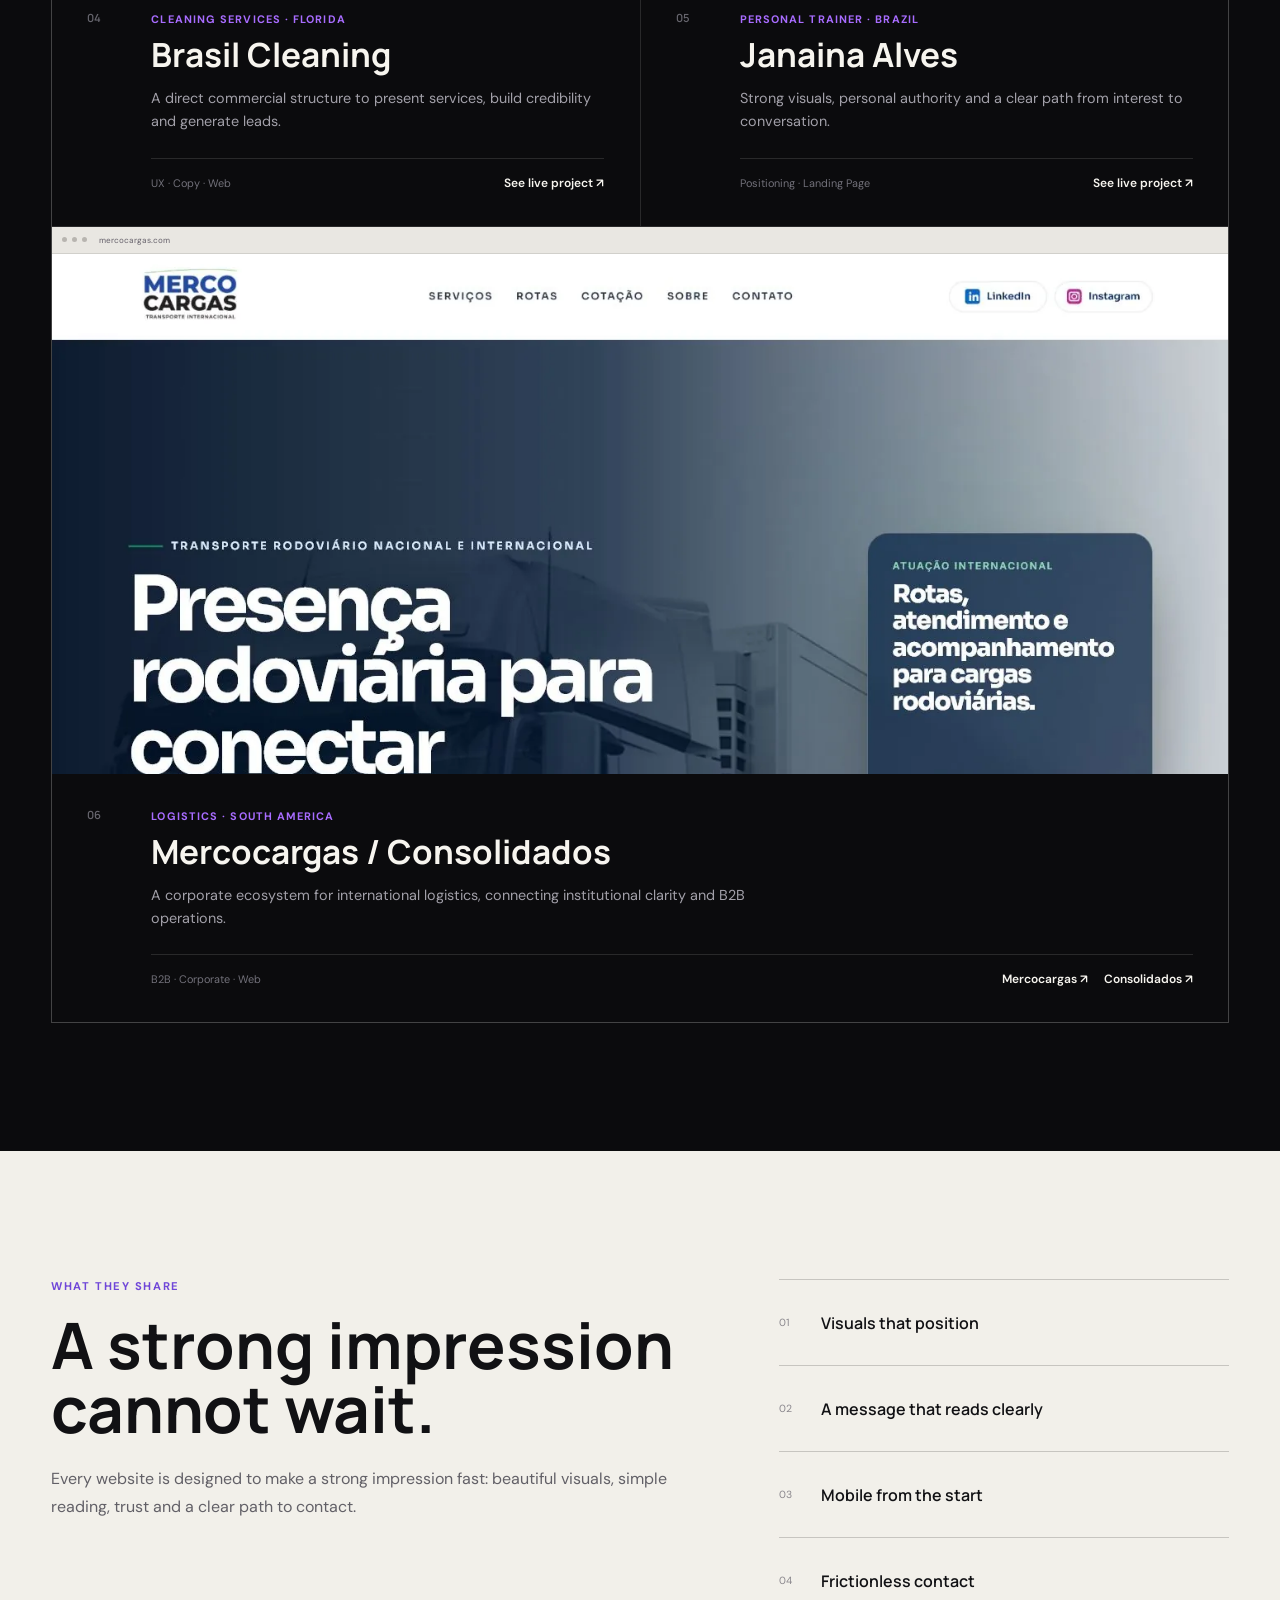
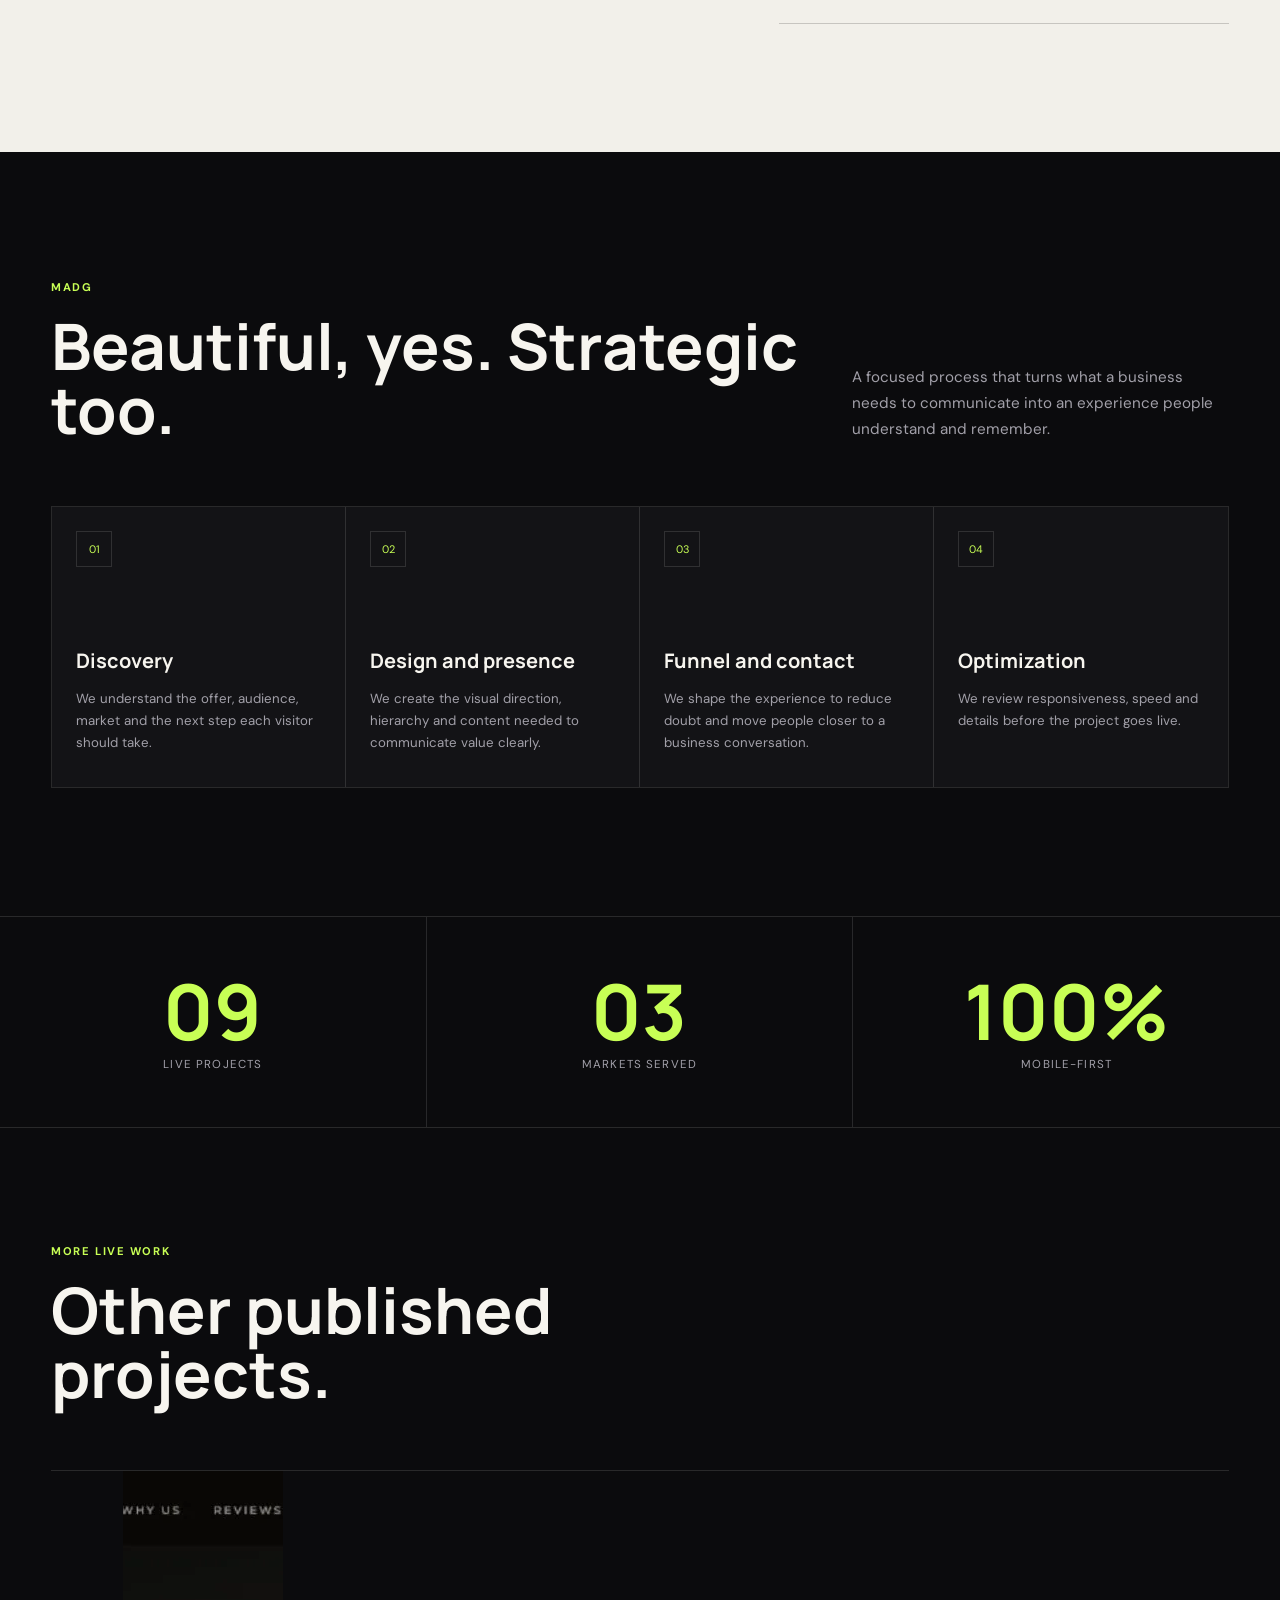
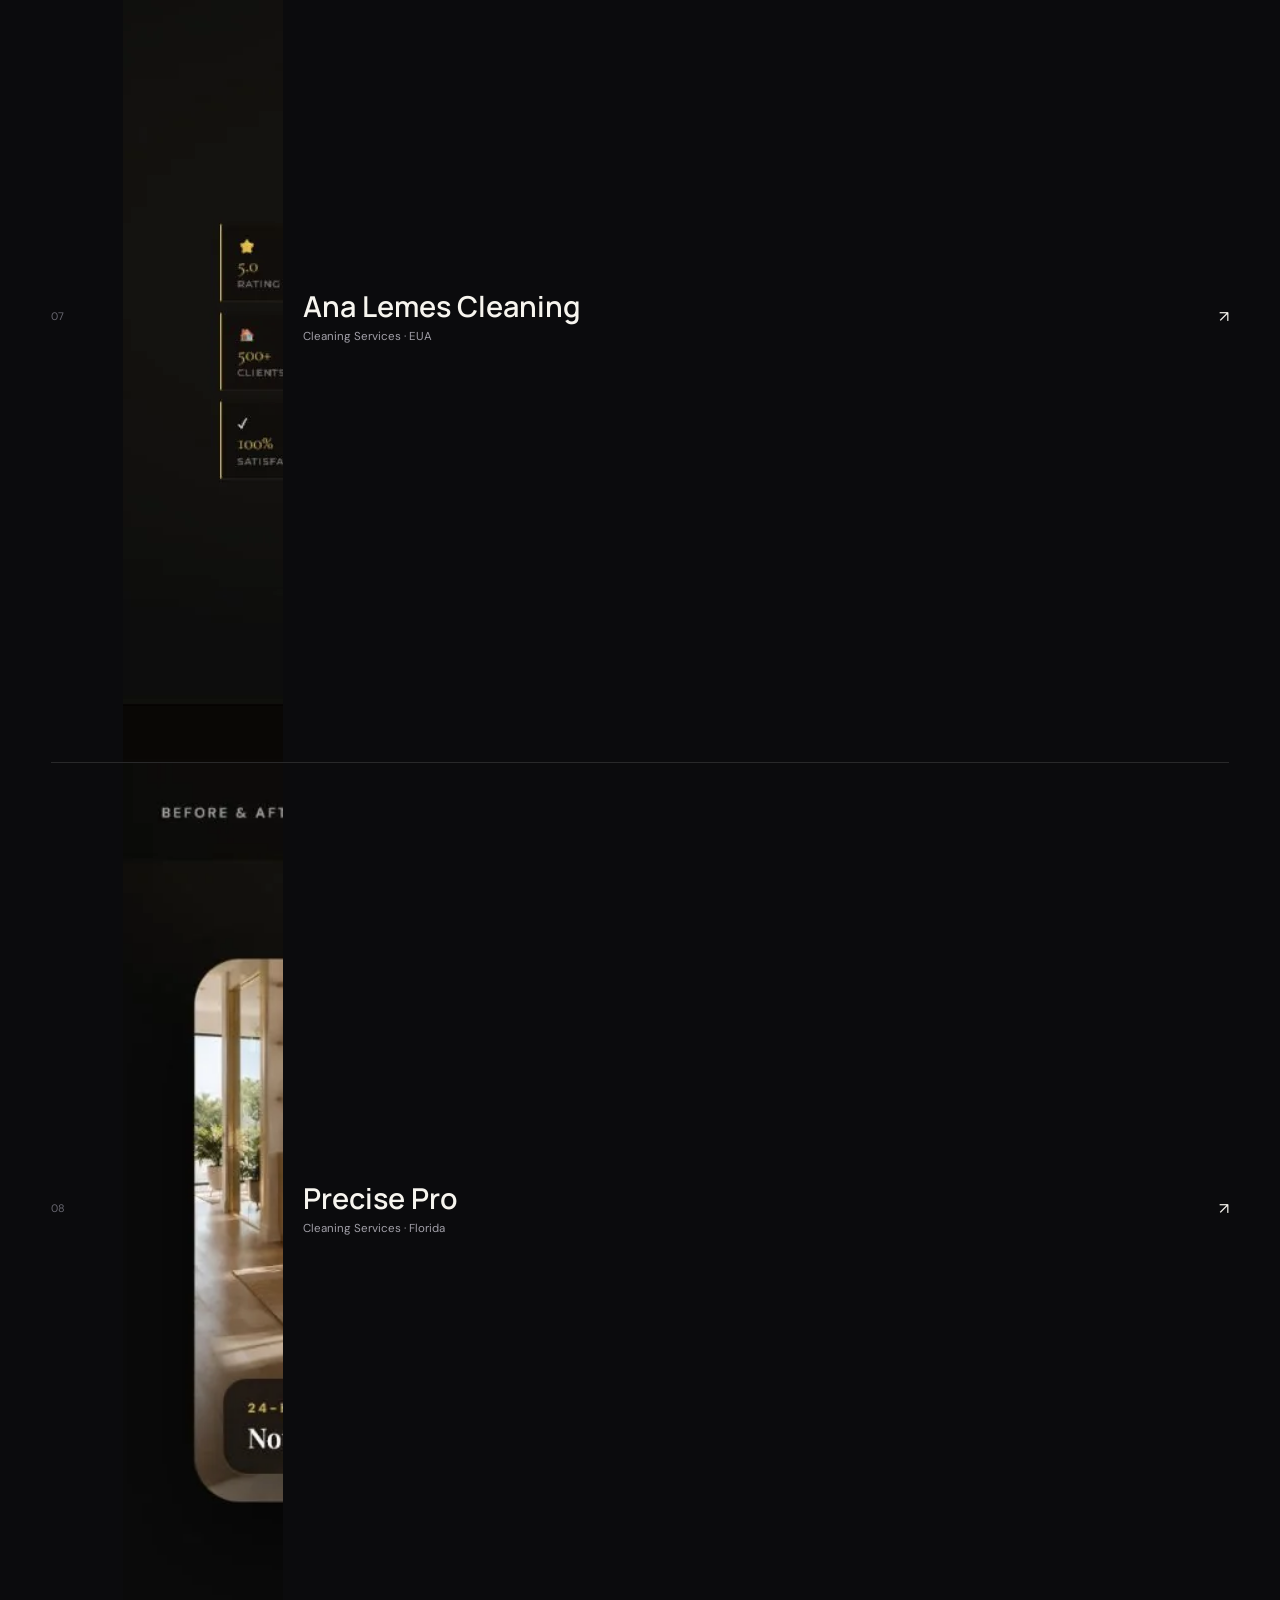
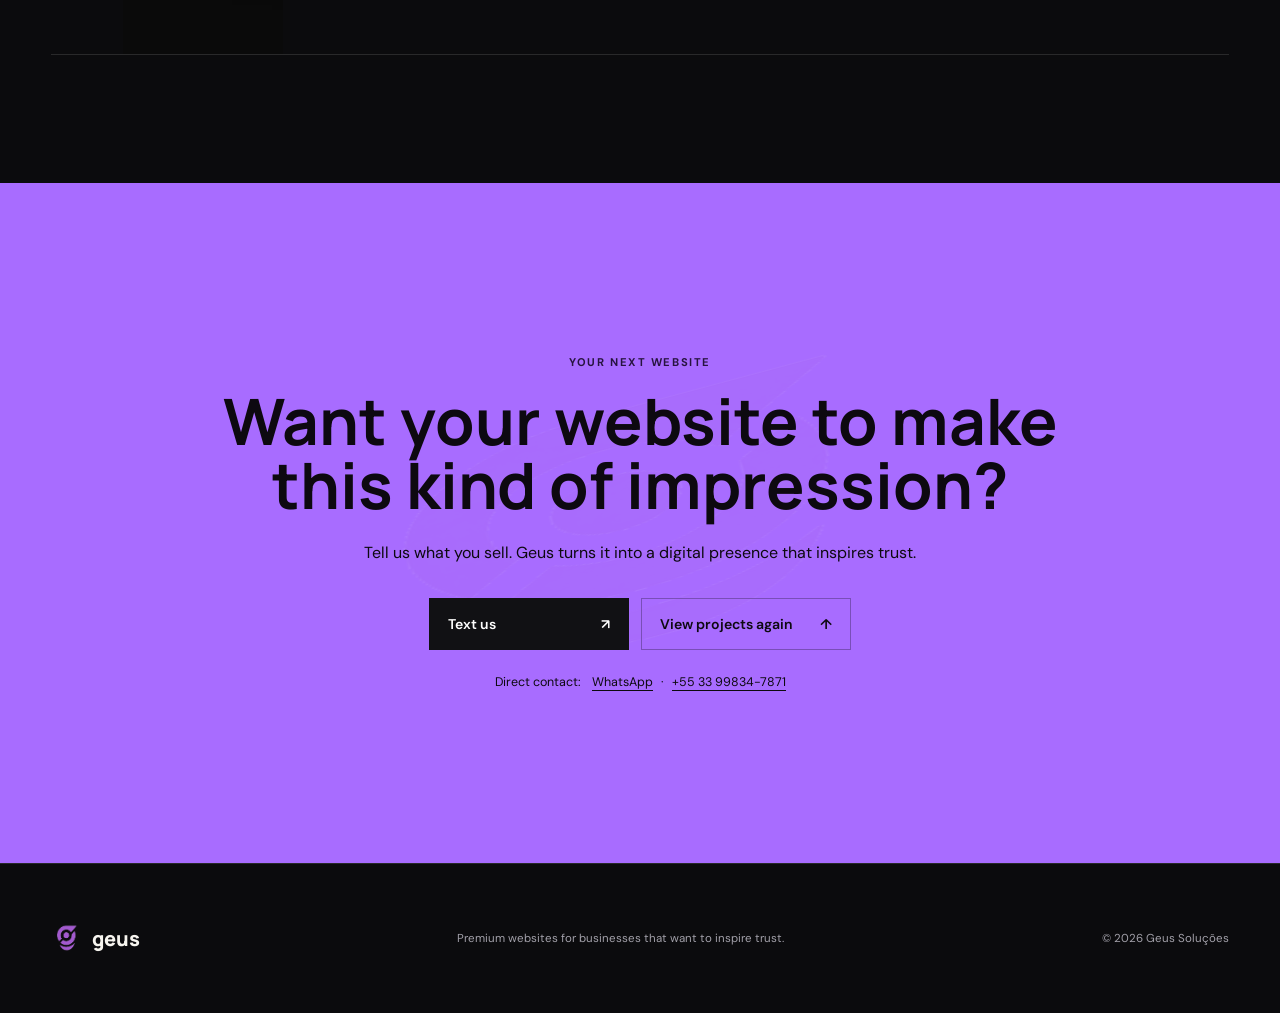
==== commit dc509f6e: "Rebuild portfolio as bilingual mobile-first showcase" ====
--- a/index.html
+++ b/index.html
@@ -1,581 +1,247 @@
-<!DOCTYPE html>
+<!doctype html>
 <html lang="pt-BR">
 <head>
-<meta charset="UTF-8">
-<meta name="viewport" content="width=device-width, initial-scale=1.0">
-<title>Geus — Portfólio Digital · EUA</title>
-<link rel="preconnect" href="https://fonts.googleapis.com">
-<link href="https://fonts.googleapis.com/css2?family=Bebas+Neue&family=Outfit:wght@300;400;500;600;700&display=swap" rel="stylesheet">
-<style>
-/* ===== RESET ===== */
-*,*::before,*::after{box-sizing:border-box;margin:0;padding:0}
-html{scroll-behavior:smooth;font-size:16px}
-body{font-family:'Outfit',sans-serif;background:#0C0C0F;color:#fff;overflow-x:hidden;-webkit-font-smoothing:antialiased}
-img{max-width:100%;display:block}
-a{text-decoration:none;color:inherit}
-
-/* ===== TOKENS ===== */
-:root{
-  --p:#C96DD8;--pd:#9B45B2;
-  --bg:#0C0C0F;--s1:#131318;--s2:#1A1A22;--s3:#22222C;
-  --bd:#2C2C38;--bd2:#3A3A48;
-  --g1:#AAAABC;--g2:#666678;--g3:#3C3C4C;
-  --green:#3DDF7A;--gd:#0A2018;--gb:#1A5C34;
-  --r:14px;
-  --fh:'Bebas Neue',sans-serif;
-  --fb:'Outfit',sans-serif;
-}
-
-/* ===== PRINT ===== */
-@media print{
-  nav,.no-print{display:none!important}
-  *{-webkit-print-color-adjust:exact!important;print-color-adjust:exact!important}
-  body{background:#0C0C0F!important}
-  section{page-break-inside:avoid}
-  .hero{min-height:auto;padding:48px 32px 32px}
-  @page{margin:12mm;size:A4}
-}
-
-/* ===== NAV ===== */
-nav{
-  position:fixed;top:0;left:0;right:0;z-index:999;
-  display:flex;align-items:center;justify-content:space-between;gap:1rem;
-  padding:0 2.5rem;height:64px;
-  background:rgba(12,12,15,0.9);backdrop-filter:blur(16px);-webkit-backdrop-filter:blur(16px);
-  border-bottom:1px solid var(--bd);
-}
-.nav-brand{display:flex;align-items:center;gap:.5rem;flex-shrink:0}
-.nav-brand img{height:32px;width:auto}
-.nav-brand span{font-family:var(--fh);font-size:1.5rem;letter-spacing:.06em;color:var(--p)}
-.nav-links{display:flex;gap:2rem;list-style:none;flex-shrink:0}
-.nav-links a{font-size:.75rem;font-weight:500;color:var(--g1);letter-spacing:.1em;text-transform:uppercase;transition:color .2s}
-.nav-links a:hover{color:var(--p)}
-.nav-cta{
-  background:var(--p);color:#fff;
-  padding:.5rem 1.25rem;border-radius:100px;
-  font-size:.8rem;font-weight:600;letter-spacing:.04em;
-  transition:background .2s,transform .15s;white-space:nowrap;flex-shrink:0;
-}
-.nav-cta:hover{background:var(--pd);transform:translateY(-1px)}
-/* Mobile nav */
-.nav-hamburger{display:none;flex-direction:column;gap:5px;cursor:pointer;padding:4px;background:none;border:none}
-.nav-hamburger span{display:block;width:22px;height:2px;background:var(--g1);border-radius:2px;transition:all .3s}
-.nav-mobile{display:none;position:fixed;top:64px;left:0;right:0;background:rgba(12,12,15,.97);border-bottom:1px solid var(--bd);padding:1.5rem;flex-direction:column;gap:1rem;z-index:998}
-.nav-mobile.open{display:flex}
-.nav-mobile a{font-size:.9rem;font-weight:500;color:var(--g1);padding:.5rem 0;border-bottom:1px solid var(--bd);letter-spacing:.06em;text-transform:uppercase}
-.nav-mobile a:last-child{border-bottom:none;background:var(--p);color:#fff;text-align:center;border-radius:100px;padding:.75rem;letter-spacing:.06em;margin-top:.5rem}
-
-@media(max-width:860px){
-  nav{padding:0 1.25rem}
-  .nav-links{display:none}
-  .nav-hamburger{display:flex}
-}
-
-/* ===== HERO ===== */
-.hero{
-  min-height:100vh;display:flex;align-items:center;
-  padding:100px 2.5rem 4rem;position:relative;overflow:hidden;
-}
-.hero-glow{
-  position:absolute;top:-15%;right:-5%;
-  width:min(700px,90vw);height:min(700px,90vw);border-radius:50%;
-  background:radial-gradient(circle,rgba(201,109,216,.16) 0%,transparent 65%);
-  pointer-events:none;
-}
-.hero-grid{
-  position:absolute;inset:0;
-  background-image:linear-gradient(var(--bd) 1px,transparent 1px),linear-gradient(90deg,var(--bd) 1px,transparent 1px);
-  background-size:60px 60px;opacity:.15;pointer-events:none;
-}
-.hero-inner{position:relative;z-index:1;max-width:820px;width:100%}
-.hero-logo-wrap{margin-bottom:1.75rem;animation:fadeUp .5s ease both}
-.hero-logo-wrap img{height:clamp(56px,10vw,90px);width:auto;filter:drop-shadow(0 0 28px rgba(201,109,216,.45))}
-.hero-badge{
-  display:inline-flex;align-items:center;gap:.5rem;margin-bottom:1.75rem;
-  background:rgba(201,109,216,.1);border:1px solid rgba(201,109,216,.25);
-  border-radius:100px;padding:.35rem 1rem;
-  font-size:.72rem;font-weight:600;color:var(--p);letter-spacing:.06em;
-  animation:fadeUp .6s .05s ease both;
-}
-.badge-dot{width:5px;height:5px;border-radius:50%;background:var(--p);animation:blink 2s infinite;flex-shrink:0}
-.hero h1{
-  font-family:var(--fh);
-  font-size:clamp(3.2rem,8vw,7.5rem);
-  line-height:.92;letter-spacing:.04em;margin-bottom:1.5rem;
-  animation:fadeUp .6s .1s ease both;
-}
-.hero h1 em{color:var(--p);font-style:normal}
-.hero-desc{
-  font-size:clamp(.95rem,2vw,1.1rem);color:var(--g1);line-height:1.8;
-  max-width:520px;margin-bottom:2.25rem;font-weight:300;
-  animation:fadeUp .6s .15s ease both;
-}
-.hero-ctas{display:flex;gap:1rem;flex-wrap:wrap;animation:fadeUp .6s .2s ease both}
-.btn-primary{
-  display:inline-flex;align-items:center;gap:.5rem;
-  background:var(--p);color:#fff;padding:.85rem 1.75rem;border-radius:100px;
-  font-size:.9rem;font-weight:600;transition:background .2s,transform .15s;
-}
-.btn-primary:hover{background:var(--pd);transform:translateY(-2px)}
-.btn-outline{
-  display:inline-flex;align-items:center;gap:.5rem;
-  border:1.5px solid var(--bd2);color:var(--g1);padding:.85rem 1.75rem;border-radius:100px;
-  font-size:.9rem;font-weight:500;transition:border-color .2s,color .2s,transform .15s;
-}
-.btn-outline:hover{border-color:var(--p);color:var(--p);transform:translateY(-2px)}
-
-@media(max-width:600px){
-  .hero{padding:90px 1.25rem 3rem}
-  .hero-ctas{flex-direction:column}
-  .btn-primary,.btn-outline{justify-content:center;padding:.8rem 1.5rem}
-}
-
-/* ===== STATS STRIP ===== */
-.stats{
-  background:var(--s1);border-top:1px solid var(--bd);border-bottom:1px solid var(--bd);
-  padding:2rem 2.5rem;
-  display:flex;align-items:center;justify-content:space-around;
-  flex-wrap:wrap;gap:1.5rem;
-}
-.stat{text-align:center;padding:.25rem .5rem}
-.stat-n{font-family:var(--fh);font-size:clamp(1.8rem,4vw,2.6rem);letter-spacing:.04em;color:var(--p);line-height:1}
-.stat-l{font-size:.68rem;color:var(--g2);text-transform:uppercase;letter-spacing:.1em;font-weight:500;margin-top:.25rem}
-.stat-div{width:1px;height:40px;background:var(--bd);flex-shrink:0}
-@media(max-width:600px){.stat-div{display:none}.stats{gap:1rem;padding:1.5rem 1.25rem}}
-
-/* ===== SECTION BASE ===== */
-section{padding:5rem 2.5rem}
-.sec-tag{font-size:.68rem;font-weight:700;color:var(--p);letter-spacing:.14em;text-transform:uppercase;margin-bottom:.75rem}
-.sec-title{font-family:var(--fh);font-size:clamp(2rem,5vw,3.4rem);letter-spacing:.04em;line-height:1;margin-bottom:1.25rem}
-.sec-sub{font-size:.98rem;color:var(--g1);line-height:1.75;max-width:580px;font-weight:300}
-@media(max-width:600px){section{padding:3.5rem 1.25rem}}
-
-/* ===== METHODOLOGY ===== */
-.method-bg{background:var(--s1)}
-.method-grid{display:grid;grid-template-columns:repeat(4,1fr);gap:1rem;margin-top:3rem}
-@media(max-width:900px){.method-grid{grid-template-columns:repeat(2,1fr)}}
-@media(max-width:480px){.method-grid{grid-template-columns:1fr}}
-.mc{
-  background:var(--s2);border:1px solid var(--bd);border-radius:var(--r);
-  padding:1.75rem 1.5rem;position:relative;overflow:hidden;
-  transition:transform .25s,border-color .25s;
-}
-.mc:hover{transform:translateY(-4px);border-color:rgba(201,109,216,.5)}
-.mc::after{
-  content:'';position:absolute;top:0;left:0;right:0;height:2px;
-  background:var(--p);transform:scaleX(0);transform-origin:left;transition:transform .3s;
-}
-.mc:hover::after{transform:scaleX(1)}
-.mc-n{font-family:var(--fh);font-size:3rem;color:var(--g3);line-height:1;margin-bottom:.85rem}
-.mc-title{font-size:.95rem;font-weight:700;margin-bottom:.6rem}
-.mc-desc{font-size:.82rem;color:var(--g1);line-height:1.65}
-
-/* ===== CASES ===== */
-.cases-head{display:flex;justify-content:space-between;align-items:flex-end;flex-wrap:wrap;gap:1rem;margin-bottom:3rem}
-.cases-note{font-size:.8rem;color:var(--g2);max-width:220px;text-align:right;line-height:1.5}
-@media(max-width:600px){.cases-note{text-align:left;max-width:100%}}
-
-.case-card{
-  background:var(--s1);border:1px solid var(--bd);border-radius:20px;
-  overflow:hidden;margin-bottom:1.25rem;
-  display:grid;grid-template-columns:1.1fr 0.9fr;
-}
-@media(max-width:800px){.case-card{grid-template-columns:1fr}}
-.case-l{padding:2.5rem}
-.case-r{
-  background:var(--s2);padding:2.5rem;
-  border-left:1px solid var(--bd);
-  display:flex;flex-direction:column;justify-content:space-between;gap:1.25rem;
-}
-@media(max-width:800px){.case-r{border-left:none;border-top:1px solid var(--bd);padding:2rem}}
-@media(max-width:600px){.case-l,.case-r{padding:1.5rem}}
-
-.ctags{display:flex;gap:.4rem;flex-wrap:wrap;margin-bottom:1.25rem}
-.ctag{
-  display:inline-block;background:rgba(201,109,216,.1);border:1px solid rgba(201,109,216,.2);
-  border-radius:100px;padding:.22rem .75rem;font-size:.68rem;font-weight:600;color:var(--p);
-}
-.ctag-g{background:var(--s3);border-color:var(--bd);color:var(--g1)}
-.case-name{font-family:var(--fh);font-size:clamp(1.4rem,3vw,2rem);letter-spacing:.04em;margin-bottom:.3rem;line-height:1.1}
-.case-niche{font-size:.82rem;color:var(--g2);margin-bottom:1.25rem}
-.case-p{font-size:.88rem;color:var(--g1);line-height:1.75;margin-bottom:.85rem}
-.case-p b{color:#fff;font-weight:600}
-.case-p .hl{color:var(--p);font-weight:600}
-.case-link{
-  display:inline-flex;align-items:center;gap:.4rem;color:var(--p);
-  font-size:.82rem;font-weight:600;border-bottom:1px solid rgba(201,109,216,.3);
-  padding-bottom:2px;transition:border-color .2s;margin-top:.25rem;
-}
-.case-link:hover{border-color:var(--p)}
-
-/* Right panel elements */
-.roi-block{flex-shrink:0}
-.roi-tag{font-size:.65rem;color:var(--g2);text-transform:uppercase;letter-spacing:.1em;font-weight:600;margin-bottom:.3rem}
-.roi-val{font-family:var(--fh);font-size:clamp(2.8rem,5vw,4.2rem);color:var(--p);letter-spacing:.04em;line-height:1}
-.roi-sub{font-size:.78rem;color:var(--g2);margin-top:.3rem;line-height:1.4}
-.mets{display:grid;grid-template-columns:1fr 1fr;gap:.6rem}
-.met{background:var(--s3);border:1px solid var(--bd);border-radius:10px;padding:.85rem 1rem}
-.met-v{font-family:var(--fh);font-size:1.45rem;color:#fff;letter-spacing:.04em;line-height:1}
-.met-l{font-size:.63rem;color:var(--g2);text-transform:uppercase;letter-spacing:.08em;margin-top:.2rem}
-
-.live-box{
-  background:var(--gd);border:1px solid var(--gb);border-radius:12px;padding:1.25rem 1.5rem;
-}
-.live-hd{display:flex;align-items:center;gap:.5rem;margin-bottom:.3rem}
-.live-dot{width:7px;height:7px;border-radius:50%;background:var(--green);animation:blink 1.5s infinite;flex-shrink:0}
-.live-lbl{font-size:.68rem;font-weight:700;color:var(--green);letter-spacing:.08em;text-transform:uppercase}
-.live-val{font-family:var(--fh);font-size:clamp(1.5rem,3vw,2rem);color:#fff;letter-spacing:.04em;line-height:1.1;margin-bottom:.25rem}
-.live-sub{font-size:.76rem;color:var(--g1)}
-
-.ads-box{background:var(--s3);border:1px solid var(--bd);border-radius:12px;padding:1.1rem 1.25rem}
-.ads-tag{font-size:.63rem;font-weight:700;color:var(--g2);letter-spacing:.1em;text-transform:uppercase;margin-bottom:.75rem}
-.ads-grid{display:grid;grid-template-columns:1fr 1fr;gap:.5rem}
-.ads-m{background:var(--s2);border-radius:8px;padding:.65rem .85rem}
-.ads-mv{font-size:1.05rem;font-weight:700;color:var(--p)}
-.ads-ml{font-size:.62rem;color:var(--g2);margin-top:.15rem;text-transform:uppercase;letter-spacing:.06em}
-
-/* ===== TESTIMONIALS ===== */
-.testi-bg{background:var(--s1)}
-.testi-grid{display:grid;grid-template-columns:repeat(2,1fr);gap:1rem;margin-top:3rem}
-@media(max-width:640px){.testi-grid{grid-template-columns:1fr}}
-.tcard{
-  background:var(--s2);border:1px solid var(--bd);border-radius:var(--r);
-  padding:1.75rem;transition:border-color .25s,transform .25s;
-}
-.tcard:hover{border-color:rgba(201,109,216,.4);transform:translateY(-3px)}
-.tq{font-family:var(--fh);font-size:3rem;color:rgba(201,109,216,.22);line-height:.8;margin-bottom:.6rem}
-.ttext{font-size:.88rem;color:var(--g1);line-height:1.75;font-style:italic;margin-bottom:1.25rem}
-.tauthor{display:flex;align-items:center;gap:.75rem}
-.tavatar{
-  width:40px;height:40px;border-radius:50%;background:var(--p);
-  display:flex;align-items:center;justify-content:center;
-  font-family:var(--fh);font-size:.95rem;color:#fff;flex-shrink:0;
-}
-.tname{font-weight:600;font-size:.88rem}
-.trole{font-size:.75rem;color:var(--g2);margin-top:.1rem}
-
-/* ===== ABOUT ===== */
-.about-grid{display:grid;grid-template-columns:1fr 1fr;gap:3.5rem;align-items:start;margin-top:3rem}
-@media(max-width:800px){.about-grid{grid-template-columns:1fr;gap:2rem}}
-.atext p{font-size:.92rem;color:var(--g1);line-height:1.85;margin-bottom:1.1rem}
-.atext b{color:#fff;font-weight:600}
-.acard{background:var(--s2);border:1px solid var(--bd);border-radius:20px;padding:2.25rem}
-.aname{font-family:var(--fh);font-size:2rem;letter-spacing:.04em;margin-bottom:.2rem}
-.arole{font-size:.72rem;color:var(--p);letter-spacing:.1em;text-transform:uppercase;font-weight:600;margin-bottom:1.5rem}
-.arow{display:flex;align-items:flex-start;gap:.75rem;padding:.75rem 0;border-bottom:1px solid var(--bd)}
-.arow:last-child{border-bottom:none}
-.aicon{width:32px;height:32px;border-radius:8px;background:rgba(201,109,216,.12);display:flex;align-items:center;justify-content:center;font-size:13px;flex-shrink:0}
-.atxt{font-size:.84rem;color:var(--g1);padding-top:.3rem;line-height:1.5}
-.atxt a{color:var(--p)}
-
-/* ===== CTA ===== */
-.cta-wrap{text-align:center;position:relative;overflow:hidden}
-.cta-glow{
-  position:absolute;top:50%;left:50%;transform:translate(-50%,-50%);
-  width:min(600px,100vw);height:min(600px,100vw);border-radius:50%;
-  background:radial-gradient(circle,rgba(201,109,216,.12) 0%,transparent 65%);
-  pointer-events:none;
-}
-.cta-logo{position:absolute;bottom:-40px;right:-40px;opacity:.04;pointer-events:none}
-.cta-logo img{height:clamp(200px,30vw,380px);width:auto;filter:brightness(10)}
-.cta-wrap .sec-title{font-size:clamp(2.4rem,6vw,4.5rem);max-width:640px;margin:0 auto 1rem}
-.cta-wrap .sec-title em{color:var(--p);font-style:normal}
-.cta-sub{font-size:.98rem;color:var(--g1);margin-bottom:2.25rem;font-weight:300}
-
-/* WhatsApp CTA */
-.wa-btn{
-  display:inline-flex;align-items:center;gap:.65rem;
-  background:#25D366;color:#fff;
-  padding:.9rem 2rem;border-radius:100px;
-  font-size:.95rem;font-weight:600;
-  transition:background .2s,transform .15s;
-  box-shadow:0 4px 24px rgba(37,211,102,.25);
-}
-.wa-btn:hover{background:#1ebe5d;transform:translateY(-2px)}
-.wa-btn svg{width:20px;height:20px;fill:#fff;flex-shrink:0}
-.cta-or{color:var(--g2);margin:1rem 0;font-size:.85rem}
-.email-btn{
-  display:inline-flex;align-items:center;gap:.5rem;
-  border:1.5px solid var(--bd2);color:var(--g1);
-  padding:.85rem 1.75rem;border-radius:100px;
-  font-size:.88rem;font-weight:500;
-  transition:border-color .2s,color .2s,transform .15s;
-}
-.email-btn:hover{border-color:var(--p);color:var(--p);transform:translateY(-2px)}
-
-/* ===== FOOTER ===== */
-footer{
-  padding:1.75rem 2.5rem;border-top:1px solid var(--bd);
-  display:flex;align-items:center;justify-content:space-between;flex-wrap:wrap;gap:1rem;
-}
-.footer-brand{display:flex;align-items:center;gap:.5rem}
-.footer-brand img{height:26px;width:auto;opacity:.85}
-.footer-brand span{font-family:var(--fh);font-size:1.2rem;color:var(--p);letter-spacing:.06em}
-.footer-txt{font-size:.75rem;color:var(--g2)}
-@media(max-width:600px){footer{flex-direction:column;text-align:center;padding:1.5rem 1.25rem}}
-
-/* ===== ANIMATIONS ===== */
-@keyframes fadeUp{from{opacity:0;transform:translateY(22px)}to{opacity:1;transform:none}}
-@keyframes blink{0%,100%{opacity:1}50%{opacity:.3}}
-.rv{opacity:0;transform:translateY(24px);transition:opacity .6s ease,transform .6s ease}
-.rv.vis{opacity:1;transform:none}
-.rv-d1{transition-delay:.1s}.rv-d2{transition-delay:.18s}.rv-d3{transition-delay:.26s}.rv-d4{transition-delay:.34s}
-</style>
+  <meta charset="utf-8">
+  <meta name="viewport" content="width=device-width, initial-scale=1, viewport-fit=cover">
+  <meta name="theme-color" content="#0b0b0d">
+  <meta name="description" content="Portfólio da Geus com sites publicados no Brasil, Estados Unidos e América do Sul.">
+  <meta property="og:type" content="website">
+  <meta property="og:title" content="Geus — Sites Premium e Portfólio Digital">
+  <meta property="og:description" content="Sites premium, projetos reais e presença digital que transmite confiança no primeiro clique.">
+  <meta property="og:image" content="https://portifolio-geus.vercel.app/assets/brand/og.jpg">
+  <meta property="og:image:width" content="1200">
+  <meta property="og:image:height" content="630">
+  <meta name="twitter:card" content="summary_large_image">
+  <link rel="icon" href="assets/brand/logo.png" type="image/png">
+  <link rel="preconnect" href="https://fonts.googleapis.com">
+  <link rel="preconnect" href="https://fonts.gstatic.com" crossorigin>
+  <link href="https://fonts.googleapis.com/css2?family=DM+Sans:wght@400;500;600&family=Manrope:wght@500;600;700;800&display=swap" rel="stylesheet">
+  <link rel="stylesheet" href="styles.css">
+  <title>Geus — Sites Premium e Portfólio Digital</title>
+  <script type="application/ld+json">
+  {
+    "@context":"https://schema.org",
+    "@type":"ProfessionalService",
+    "name":"Geus Soluções",
+    "url":"https://portifolio-geus.vercel.app/",
+    "telephone":"+55 33 99834-7871",
+    "areaServed":["BR","US","AR"],
+    "sameAs":["https://www.geussolucoes.com/"]
+  }
+  </script>
 </head>
 <body>
-
-<!-- NAV -->
-<nav>
-  <a href="#" class="nav-brand">
-    <img src="[data-uri]" alt="Geus">
-    <span>geus</span>
-  </a>
-  <ul class="nav-links">
-    <li><a href="#metodologia">Metodologia</a></li>
-    <li><a href="#projetos">Projetos</a></li>
-    <li><a href="#depoimentos">Depoimentos</a></li>
-    <li><a href="#sobre">Sobre</a></li>
-  </ul>
-  <a href="https://wa.me/5533998347871" target="_blank" class="nav-cta no-print">Falar com a Geus</a>
-  <button class="nav-hamburger no-print" onclick="toggleMenu()" aria-label="Menu">
-    <span></span><span></span><span></span>
-  </button>
-</nav>
-<div class="nav-mobile no-print" id="mobileMenu">
-  <a href="#metodologia" onclick="closeMenu()">Metodologia</a>
-  <a href="#projetos" onclick="closeMenu()">Projetos</a>
-  <a href="#depoimentos" onclick="closeMenu()">Depoimentos</a>
-  <a href="#sobre" onclick="closeMenu()">Sobre</a>
-  <a href="https://wa.me/5533998347871" target="_blank">Falar com a Geus →</a>
-</div>
-
-<!-- HERO -->
-<section class="hero">
-  <div class="hero-glow"></div>
-  <div class="hero-grid"></div>
-  <div class="hero-inner">
-    <div class="hero-logo-wrap">
-      <img src="[data-uri]" alt="Geus">
+  <a class="skip-link" href="#projects" data-i18n="skip">Ir para os projetos</a>
+
+  <header class="site-header" id="top">
+    <a class="brand" href="#top" aria-label="Geus — início">
+      <img src="assets/brand/logo.png" width="42" height="42" alt="">
+      <span>geus</span>
+    </a>
+
+    <nav class="desktop-nav" aria-label="Navegação principal">
+      <a href="#projects" data-i18n="navProjects">Projetos</a>
+      <a href="#method" data-i18n="navMethod">Método</a>
+      <a href="#contact" data-i18n="navContact">Contato</a>
+    </nav>
+
+    <div class="header-actions">
+      <div class="language-switch" role="group" aria-label="Idioma">
+        <button type="button" data-language="pt" aria-pressed="true">PT</button>
+        <button type="button" data-language="en" aria-pressed="false">EN</button>
+      </div>
+      <a class="header-contact contact-link" href="#contact" data-i18n="headerContact">Falar agora</a>
+      <button class="menu-button" type="button" aria-label="Abrir menu" aria-expanded="false" aria-controls="mobile-menu">
+        <span></span><span></span>
+      </button>
     </div>
-    <div class="hero-badge"><span class="badge-dot"></span>Estratégia Digital · Mercado Americano</div>
-    <h1>ESTRATÉGIA.<br><em>FOCO.</em><br>PERFORMANCE.</h1>
-    <p class="hero-desc">Não construímos apenas sites. Engenhamos sistemas de crescimento digital que transformam cada dólar investido em receita real — desde o primeiro anúncio.</p>
-
-  </div>
-</section>
-
-<!-- STATS -->
-<div class="stats">
-  <div class="stat"><div class="stat-n">6+</div><div class="stat-l">Projetos nos EUA</div></div>
-  <div class="stat-div"></div>
-  <div class="stat"><div class="stat-n">3.32x</div><div class="stat-l">ROI médio entregue</div></div>
-  <div class="stat-div"></div>
-  <div class="stat"><div class="stat-n">$20</div><div class="stat-l">Menor custo p/ 1º cliente</div></div>
-  <div class="stat-div"></div>
-  <div class="stat"><div class="stat-n">MADG</div><div class="stat-l">Metodologia proprietária</div></div>
-  <div class="stat-div"></div>
-  <div class="stat"><div class="stat-n">$1k+</div><div class="stat-l">Faturamento em 15 dias</div></div>
-</div>
-
-<!-- METHODOLOGY -->
-<section class="method-bg" id="metodologia">
-  <div class="rv"><div class="sec-tag">Como trabalhamos</div>
-  <h2 class="sec-title">A Metodologia MADG</h2>
-  <p class="sec-sub">Nosso framework proprietário de 4 fases, construído para o mercado americano. Cada cliente passa pelo mesmo processo rigoroso — sem atalhos, sem suposições.</p></div>
-  <div class="method-grid">
-    <div class="mc rv rv-d1"><div class="mc-n">01</div><div class="mc-title">Diagnóstico Estratégico</div><div class="mc-desc">Análise profunda do nicho, público-alvo, concorrência local e presença digital atual. Identificamos oportunidades antes de escrever uma única linha de código.</div></div>
-    <div class="mc rv rv-d2"><div class="mc-n">02</div><div class="mc-title">Site Profissional</div><div class="mc-desc">Sites focados em conversão, mobile-first e projetados para transmitir autoridade e gerar leads desde o primeiro acesso.</div></div>
-    <div class="mc rv rv-d3"><div class="mc-n">03</div><div class="mc-title">Motor de Leads</div><div class="mc-desc">Tráfego pago no Google Ads e Meta Ads com segmentação cirúrgica — leads de alta qualidade com o menor custo por aquisição possível.</div></div>
-    <div class="mc rv rv-d4"><div class="mc-n">04</div><div class="mc-title">Escalar & Otimizar</div><div class="mc-desc">Monitoramento contínuo, rastreamento de ROI e otimização semanal. Escalamos o que funciona, eliminamos o que não converte.</div></div>
-  </div>
-</section>
-
-<!-- CASES -->
-<section id="projetos">
-  <div class="cases-head rv">
-    <div><div class="sec-tag">Cases reais</div><h2 class="sec-title">Resultados que falam.</h2></div>
-    <p class="cases-note">Todos os projetos são de clientes nos Estados Unidos.</p>
-  </div>
-
-  <!-- KM Cleaning -->
-  <div class="case-card rv">
-    <div class="case-l">
-      <div class="ctags"><span class="ctag">Case 01</span><span class="ctag-g">Limpeza · Florida, EUA</span><span class="ctag-g">MADG Completo</span></div>
-      <div class="case-name">KM Cleaning Service</div>
-      <div class="case-niche">Limpeza residencial & comercial</div>
-      <p class="case-p">A KM Cleaning havia investido mais de <b>$250 com uma agência anterior</b> e não recebeu nenhum cliente. Zero retorno. Zero leads. Apenas dinheiro e confiança perdidos.</p>
-      <p class="case-p">Aplicamos a metodologia MADG: reconstruímos o site do zero com foco em conversão e lançamos tráfego pago segmentado. Com os <span class="hl">primeiros $20 investidos</span>, a cliente fechou um serviço de $350.</p>
-      <p class="case-p">Hoje, com pouco mais de <b>$300 em anúncios</b>, a KM já alcançou um <span class="hl">ROI de 3.32x</span> — campanha ativa e crescendo.</p>
-      <a href="https://kmcleaningservice.com/" target="_blank" class="case-link">kmcleaningservice.com ↗</a>
-    </div>
-    <div class="case-r">
-      <div class="roi-block"><div class="roi-tag">ROI entregue</div><div class="roi-val">3.32x</div><div class="roi-sub">sobre $300+ em anúncios · campanha ativa</div></div>
-      <div class="mets">
-        <div class="met"><div class="met-v">$250+</div><div class="met-l">Gasto c/ agência anterior</div></div>
-        <div class="met"><div class="met-v">$0</div><div class="met-l">Clientes antes da Geus</div></div>
-        <div class="met"><div class="met-v">$20</div><div class="met-l">1º cliente conquistado</div></div>
-        <div class="met"><div class="met-v">$350</div><div class="met-l">Valor do 1º serviço</div></div>
-      </div>
-    </div>
-  </div>
-
-  <!-- Sonia's -->
-  <div class="case-card rv">
-    <div class="case-l">
-      <div class="ctags"><span class="ctag">Case 02</span><span class="ctag-g">Limpeza · South Florida, EUA</span><span class="ctag-g">MADG Completo</span></div>
-      <div class="case-name">Sonia's Multiple Cleaning LLC</div>
-      <div class="case-niche">Limpeza residencial, comercial, Airbnb & pós-construção</div>
-      <p class="case-p">A Sonia precisava de uma presença digital profissional para competir em South Florida — uma das regiões mais disputadas dos EUA para serviços de limpeza.</p>
-      <p class="case-p">Aplicamos a MADG completa: site de alta conversão + tráfego pago via Google e Meta Ads. Nos <span class="hl">primeiros 15 dias</span>, a Sonia <span class="hl">faturou mais de $1.000</span> com apenas $180–$200 em anúncios.</p>
-      <p class="case-p">Campanha ativa e escalando com resultados crescentes semana após semana.</p>
-      <a href="https://soniascleanig.com/" target="_blank" class="case-link">soniascleanig.com ↗</a>
-    </div>
-    <div class="case-r">
-      <div class="live-box">
-        <div class="live-hd"><div class="live-dot"></div><div class="live-lbl">Campanha ativa</div></div>
-        <div class="live-val">$1.000+ faturados</div>
-        <div class="live-sub">nos primeiros 15 dias · $180–$200 investidos</div>
-      </div>
-      <div class="mets">
-        <div class="met"><div class="met-v">$180</div><div class="met-l">Investimento inicial</div></div>
-        <div class="met"><div class="met-v">$1k+</div><div class="met-l">Faturamento em 15 dias</div></div>
-        <div class="met"><div class="met-v">5x+</div><div class="met-l">ROI estimado</div></div>
-        <div class="met"><div class="met-v">LLC</div><div class="met-l">Empresa registrada EUA</div></div>
-      </div>
-    </div>
-  </div>
-
-  <!-- Ana Lemes -->
-  <div class="case-card rv">
-    <div class="case-l">
-      <div class="ctags"><span class="ctag">Case 03</span><span class="ctag-g">Limpeza · Massachusetts, EUA</span><span class="ctag-g">Google Ads</span></div>
-      <div class="case-name">Ana Lemes Cleaning</div>
-      <div class="case-niche">Limpeza residencial, deep cleaning, move-in/out & pós-construção</div>
-      <p class="case-p">A Ana Lemes atua em Massachusetts com foco em limpezas residenciais premium. Aplicamos a MADG com ênfase em Google Ads, gerando oportunidades consistentes desde o primeiro dia.</p>
-      <p class="case-p">Em apenas <span class="hl">11 dias de campanha ativa</span> (8 a 19 de maio de 2026): <span class="hl">5 conversões via formulário</span> com custo médio de <b>$62,07 por lead</b> — extremamente competitivo para o mercado americano.</p>
-      <p class="case-p">19 cliques, $310 investidos e múltiplas oportunidades geradas.</p>
-      <a href="https://analemescleaning.com/" target="_blank" class="case-link">analemescleaning.com ↗</a>
-    </div>
-    <div class="case-r">
-      <div class="ads-box">
-        <div class="ads-tag">Google Ads · 8–19 mai. 2026</div>
-        <div class="ads-grid">
-          <div class="ads-m"><div class="ads-mv">19</div><div class="ads-ml">Cliques</div></div>
-          <div class="ads-m"><div class="ads-mv">5</div><div class="ads-ml">Conversões</div></div>
-          <div class="ads-m"><div class="ads-mv">$62,07</div><div class="ads-ml">Custo / conv.</div></div>
-          <div class="ads-m"><div class="ads-mv">$310</div><div class="ads-ml">Total investido</div></div>
+  </header>
+
+  <nav class="mobile-menu" id="mobile-menu" aria-label="Navegação mobile" hidden>
+    <a href="#projects" data-i18n="navProjects">Projetos</a>
+    <a href="#method" data-i18n="navMethod">Método</a>
+    <a href="#contact" data-i18n="navContact">Contato</a>
+  </nav>
+
+  <main>
+    <section class="hero" aria-labelledby="hero-title">
+      <div class="hero-copy">
+        <div class="eyebrow"><span class="status-dot"></span><span data-i18n="heroEyebrow">Portfólio digital · projetos no ar</span></div>
+        <h1 id="hero-title" data-i18n="heroTitle">Sites premium que fazem seu negócio parecer <em>maior</em> no primeiro clique.</h1>
+        <p class="hero-lead" data-i18n="heroLead">Criamos experiências digitais bonitas, rápidas e estratégicas para marcas no Brasil, nos Estados Unidos e na América do Sul.</p>
+        <div class="hero-actions">
+          <a class="button button-primary" href="#projects"><span data-i18n="viewProjects">Ver projetos</span><span aria-hidden="true">↓</span></a>
+          <a class="button button-secondary contact-link" href="https://wa.me/5533998347871" target="_blank" rel="noopener"><span class="contact-label">Falar no WhatsApp</span><span aria-hidden="true">↗</span></a>
         </div>
-      </div>
-      <div class="live-box">
-        <div class="live-hd"><div class="live-dot"></div><div class="live-lbl">Múltiplas oportunidades</div></div>
-        <div class="live-val">5 leads qualificados</div>
-        <div class="live-sub">em 11 dias de campanha ativa</div>
-      </div>
-    </div>
-  </div>
-
-  <!-- Florida Houses Clean -->
-  <div class="case-card rv">
-    <div class="case-l">
-      <div class="ctags"><span class="ctag">Case 04</span><span class="ctag-g">Limpeza · Florida, EUA</span><span class="ctag-g">Site Profissional</span></div>
-      <div class="case-name">Florida Houses Clean</div>
-      <div class="case-niche">Limpeza residencial · Florida</div>
-      <p class="case-p">A Florida Houses Clean contratou a Geus para desenvolvimento de um site profissional de alta conversão — design premium alinhado ao mercado americano.</p>
-      <p class="case-p">Entregamos um <span class="hl">site completo e responsivo</span>, rápido, otimizado para SEO e pronto para receber tráfego pago ou orgânico — com toda estrutura para escalar no futuro.</p>
-      <a href="https://www.floridahousesclean.com/" target="_blank" class="case-link">floridahousesclean.com ↗</a>
-    </div>
-    <div class="case-r">
-      <div class="roi-block"><div class="roi-tag">Escopo entregue</div><div class="roi-val" style="font-size:clamp(2rem,4vw,2.8rem);line-height:1.15">Site<br>Premium</div><div class="roi-sub">Design profissional · Mobile-first · Alta conversão</div></div>
-      <div class="mets">
-        <div class="met"><div class="met-v">100%</div><div class="met-l">Responsivo</div></div>
-        <div class="met"><div class="met-v">SEO</div><div class="met-l">Otimizado</div></div>
-        <div class="met"><div class="met-v">7d</div><div class="met-l">Prazo de entrega</div></div>
-        <div class="met"><div class="met-v">EUA</div><div class="met-l">Mercado alvo</div></div>
-      </div>
-    </div>
-  </div>
-</section>
-
-<!-- TESTIMONIALS -->
-<section class="testi-bg" id="depoimentos">
-  <div class="rv"><div class="sec-tag">O que nossos clientes dizem</div><h2 class="sec-title">Resultados reais,<br>palavras reais.</h2></div>
-  <div class="testi-grid">
-    <div class="tcard rv"><div class="tq">"</div><p class="ttext">Gabriel, fechei $350! Com a agência anterior gastei mais de $250 e não consegui absolutamente nada. Com você, no primeiro investimento já tive retorno. Muito obrigada.</p><div class="tauthor"><div class="tavatar">KM</div><div><div class="tname">KM Cleaning Service</div><div class="trole">Proprietária · Florida, EUA</div></div></div></div>
-    <div class="tcard rv"><div class="tq">"</div><p class="ttext">Ficou perfeito. Amei o site! Já nos primeiros dias estávamos recebendo contatos. A Geus entende o mercado americano de verdade.</p><div class="tauthor"><div class="tavatar">SC</div><div><div class="tname">Sonia's Multiple Cleaning LLC</div><div class="trole">Proprietária · South Florida, EUA</div></div></div></div>
-    <div class="tcard rv"><div class="tq">"</div><p class="ttext">Profissionalismo do início ao fim. O site ficou exatamente o que eu queria — moderno, rápido e já estamos recebendo vários clientes por ele. Recomendo demais!</p><div class="tauthor"><div class="tavatar">AL</div><div><div class="tname">Ana Lemes Cleaning</div><div class="trole">Proprietária · Massachusetts, EUA</div></div></div></div>
-    <div class="tcard rv"><div class="tq">"</div><p class="ttext">Entregaram um site incrível no prazo combinado. Design lindo, fácil de usar e já adaptado para o cliente americano. Quando precisar de mais, volto na Geus sem pensar!</p><div class="tauthor"><div class="tavatar">FH</div><div><div class="tname">Florida Houses Clean</div><div class="trole">Proprietário · Florida, EUA</div></div></div></div>
-  </div>
-</section>
-
-<!-- ABOUT -->
-<section id="sobre">
-  <div class="sec-tag rv">Quem somos</div>
-  <h2 class="sec-title rv">Construídos para resultados.</h2>
-  <div class="about-grid">
-    <div class="atext rv">
-      <p>A <b>Geus é uma agência de estratégia digital</b> focada exclusivamente em entregar crescimento mensurável para pequenos e médios negócios nos Estados Unidos.</p>
-      <p>Não acreditamos em métricas de vaidade. Cada decisão está conectada a uma única pergunta: <b>isso está gerando receita real para o cliente?</b></p>
-      <p>Nossa metodologia MADG foi construída do zero para o mercado americano — combinando sites profissionais com tráfego pago de alta precisão para maximizar o ROI desde o dia 1.</p>
-      <p>São <b>6+ projetos ativos nos EUA</b>, com mais entrando. Cada cliente é tratado como único — estratégia personalizada, acompanhamento próximo e foco total em resultado.</p>
-    </div>
-    <div class="acard rv">
-      <div class="aname">Gabriel Ferreira</div>
-      <div class="arole">Estrategista Digital · CEO, Geus</div>
-      <div class="arow"><div class="aicon">✉</div><div class="atxt"><a href="mailto:geussolucoes@gmail.com">geussolucoes@gmail.com</a></div></div>
-      <div class="arow"><div class="aicon">📱</div><div class="atxt"><a href="https://wa.me/5533998347871">+55 (33) 99834-7871 · WhatsApp</a></div></div>
-      <div class="arow"><div class="aicon">📍</div><div class="atxt">Atendendo clientes em todo o território americano</div></div>
-      <div class="arow"><div class="aicon">🚀</div><div class="atxt">Metodologia MADG proprietária · 6+ projetos ativos nos EUA</div></div>
-    </div>
-  </div>
-</section>
-
-<!-- CTA -->
-<section class="cta-wrap" id="contato">
-  <div class="cta-glow"></div>
-  <div class="cta-logo"><img src="[data-uri]" alt=""></div>
-  <div class="sec-tag rv" style="justify-content:center;display:flex">Vamos conversar</div>
-  <h2 class="sec-title rv">Pronto para crescer<br><em>o seu negócio?</em></h2>
-  <p class="cta-sub rv">Fale diretamente com a Geus. Nós respondemos.</p>
-  <div class="rv">
-    <a href="https://wa.me/5533998347871" target="_blank" class="wa-btn">
-      <svg viewBox="0 0 24 24"><path d="M17.472 14.382c-.297-.149-1.758-.867-2.03-.967-.273-.099-.471-.148-.67.15-.197.297-.767.966-.94 1.164-.173.199-.347.223-.644.075-.297-.15-1.255-.463-2.39-1.475-.883-.788-1.48-1.761-1.653-2.059-.173-.297-.018-.458.13-.606.134-.133.298-.347.446-.52.149-.174.198-.298.298-.497.099-.198.05-.371-.025-.52-.075-.149-.669-1.612-.916-2.207-.242-.579-.487-.5-.669-.51-.173-.008-.371-.01-.57-.01-.198 0-.52.074-.792.372-.272.297-1.04 1.016-1.04 2.479 0 1.462 1.065 2.875 1.213 3.074.149.198 2.096 3.2 5.077 4.487.709.306 1.262.489 1.694.625.712.227 1.36.195 1.871.118.571-.085 1.758-.719 2.006-1.413.248-.694.248-1.289.173-1.413-.074-.124-.272-.198-.57-.347m-5.421 7.403h-.004a9.87 9.87 0 01-5.031-1.378l-.361-.214-3.741.982.998-3.648-.235-.374a9.86 9.86 0 01-1.51-5.26c.001-5.45 4.436-9.884 9.888-9.884 2.64 0 5.122 1.03 6.988 2.898a9.825 9.825 0 012.893 6.994c-.003 5.45-4.437 9.884-9.885 9.884m8.413-18.297A11.815 11.815 0 0012.05 0C5.495 0 .16 5.335.157 11.892c0 2.096.547 4.142 1.588 5.945L.057 24l6.305-1.654a11.882 11.882 0 005.683 1.448h.005c6.554 0 11.89-5.335 11.893-11.893a11.821 11.821 0 00-3.48-8.413z"/></svg>
-      Falar no WhatsApp
-    </a>
-    <div class="cta-or">ou</div>
-    <a href="mailto:geussolucoes@gmail.com" class="email-btn">✉ geussolucoes@gmail.com</a>
-  </div>
-</section>
-
-<!-- FOOTER -->
-<footer>
-  <div class="footer-brand">
-    <img src="[data-uri]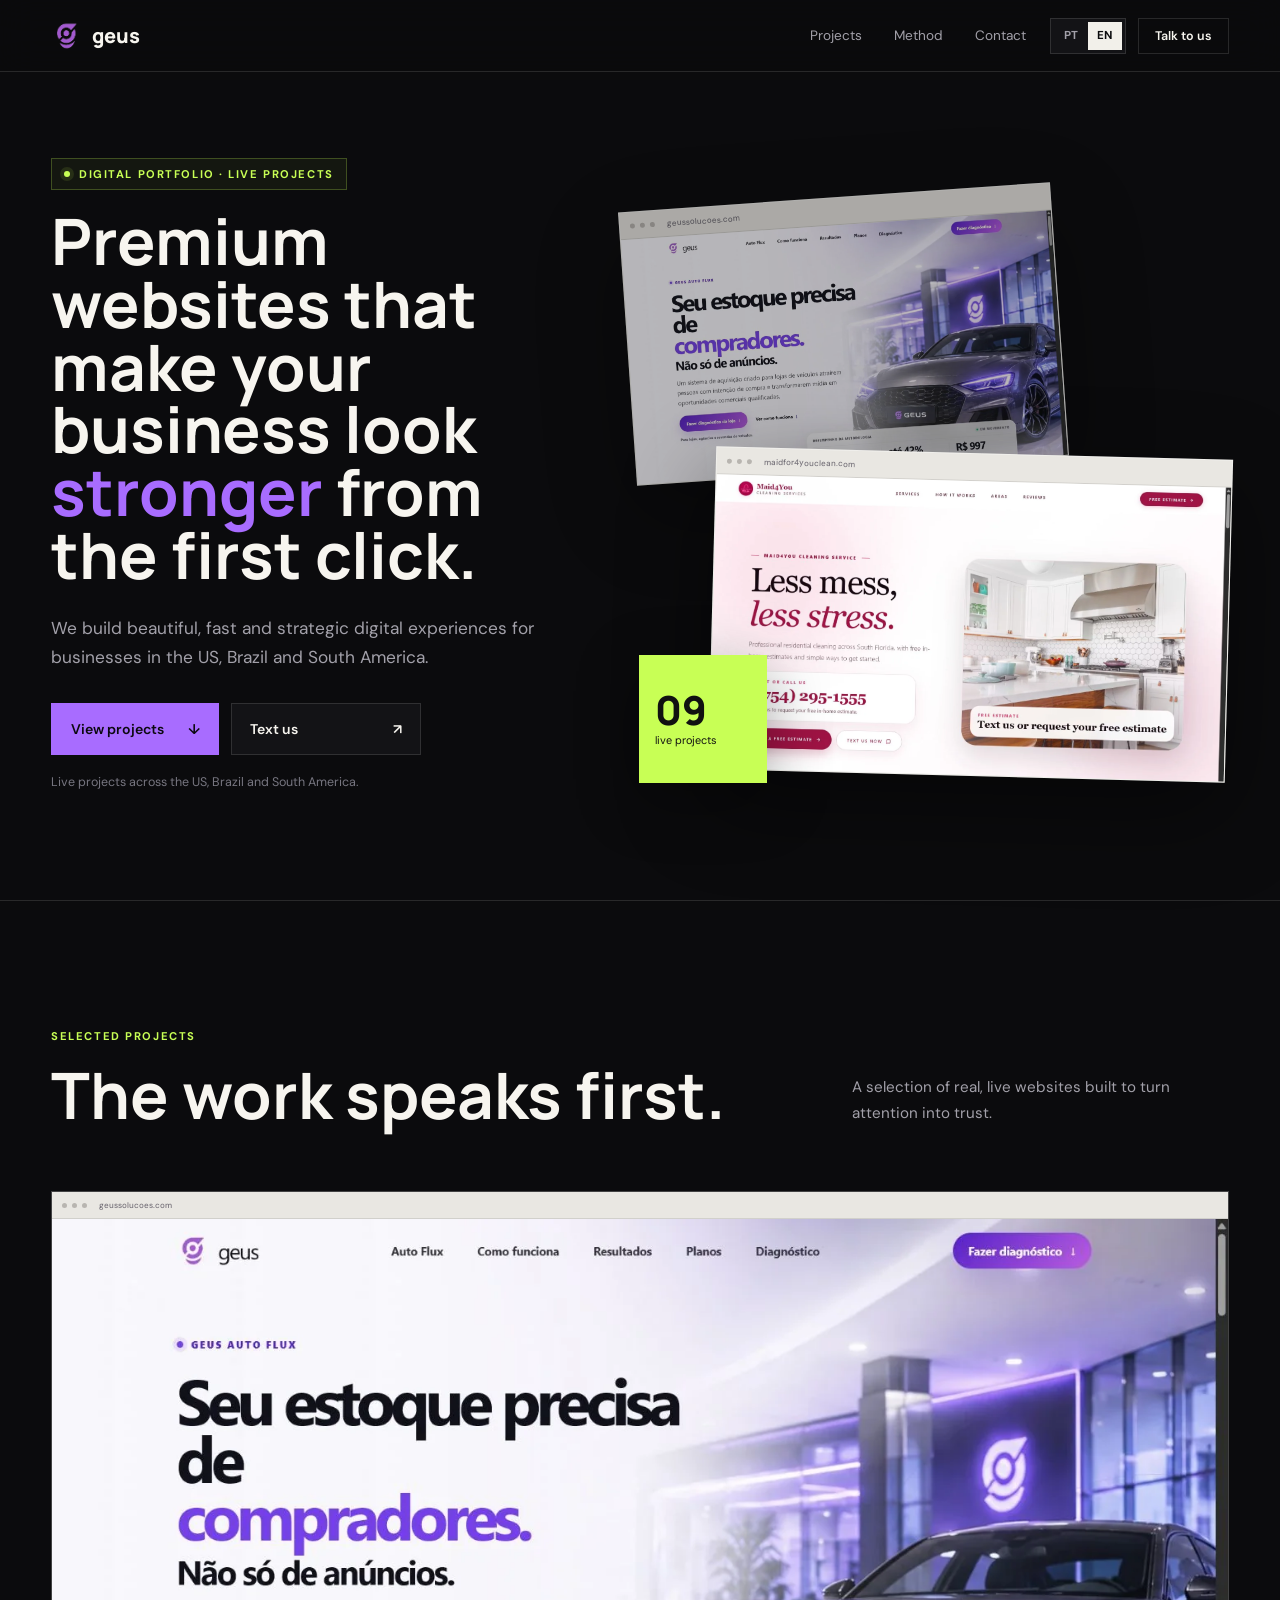
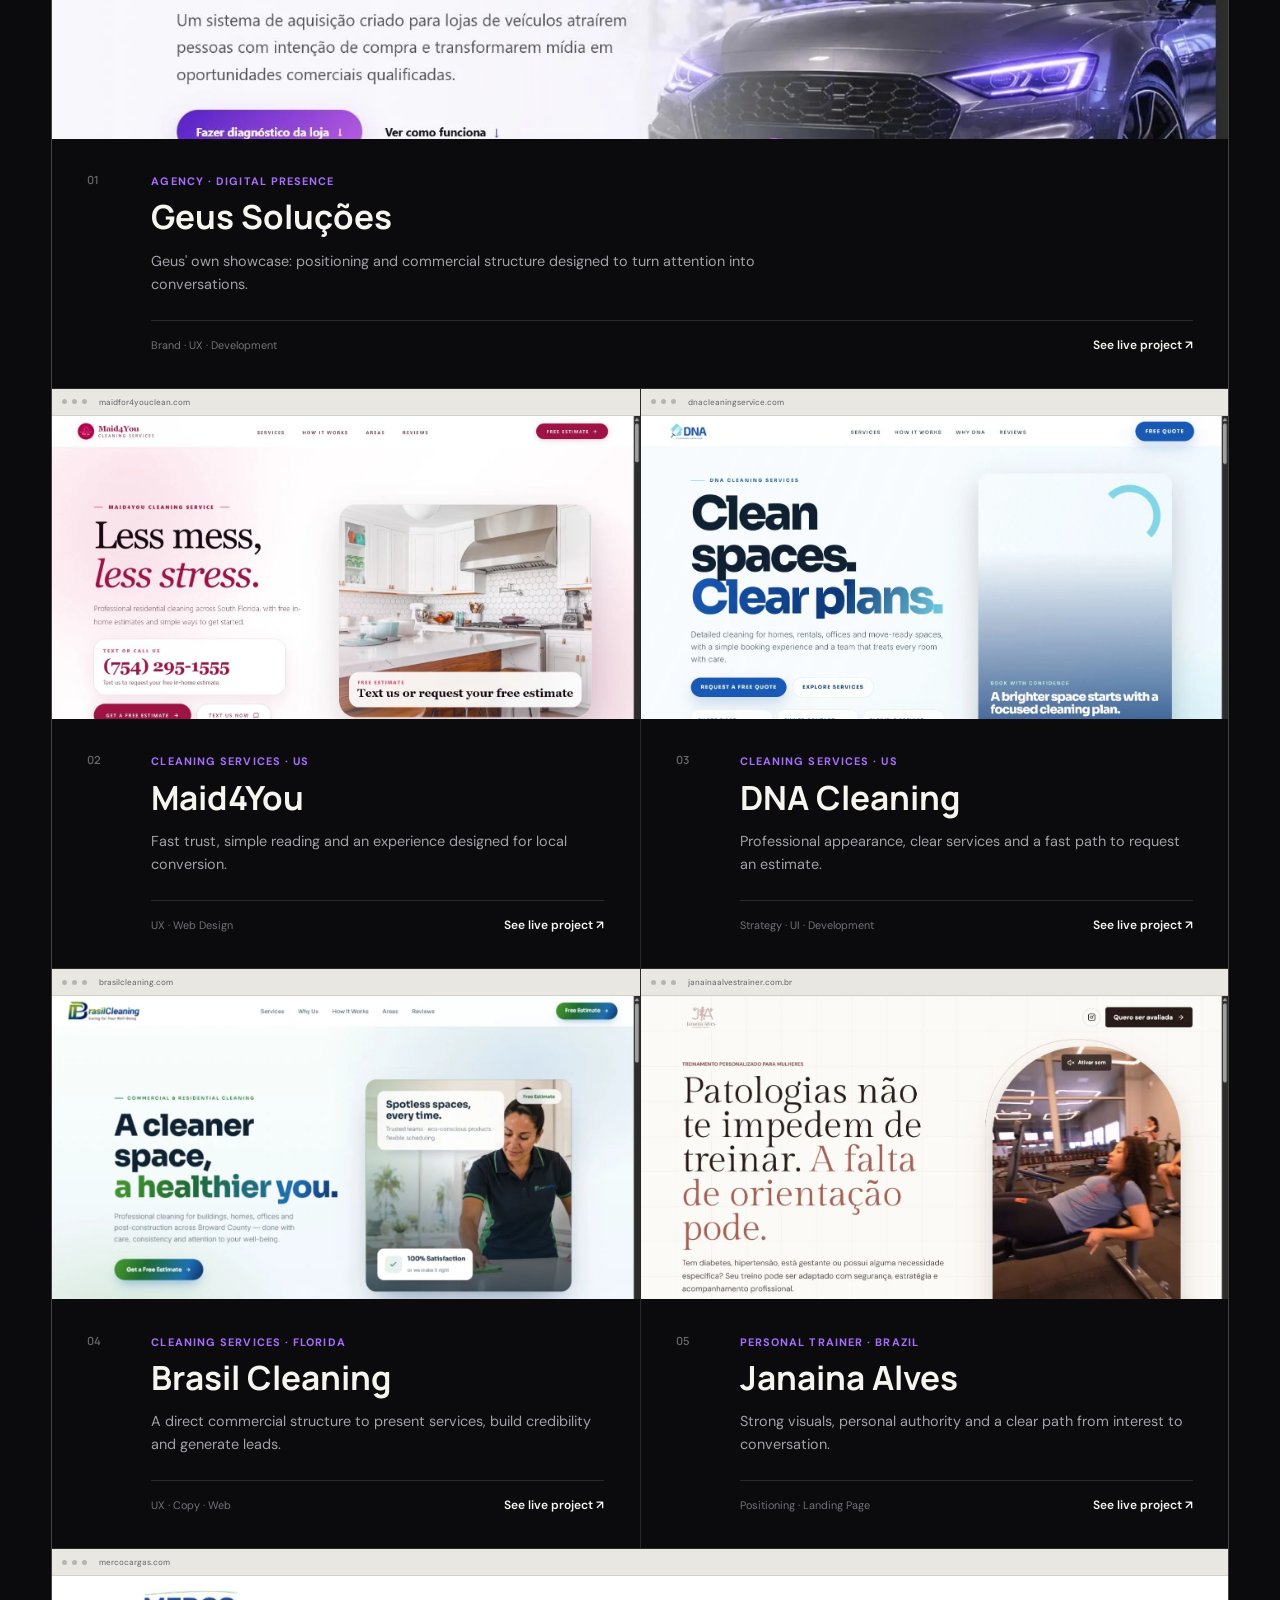
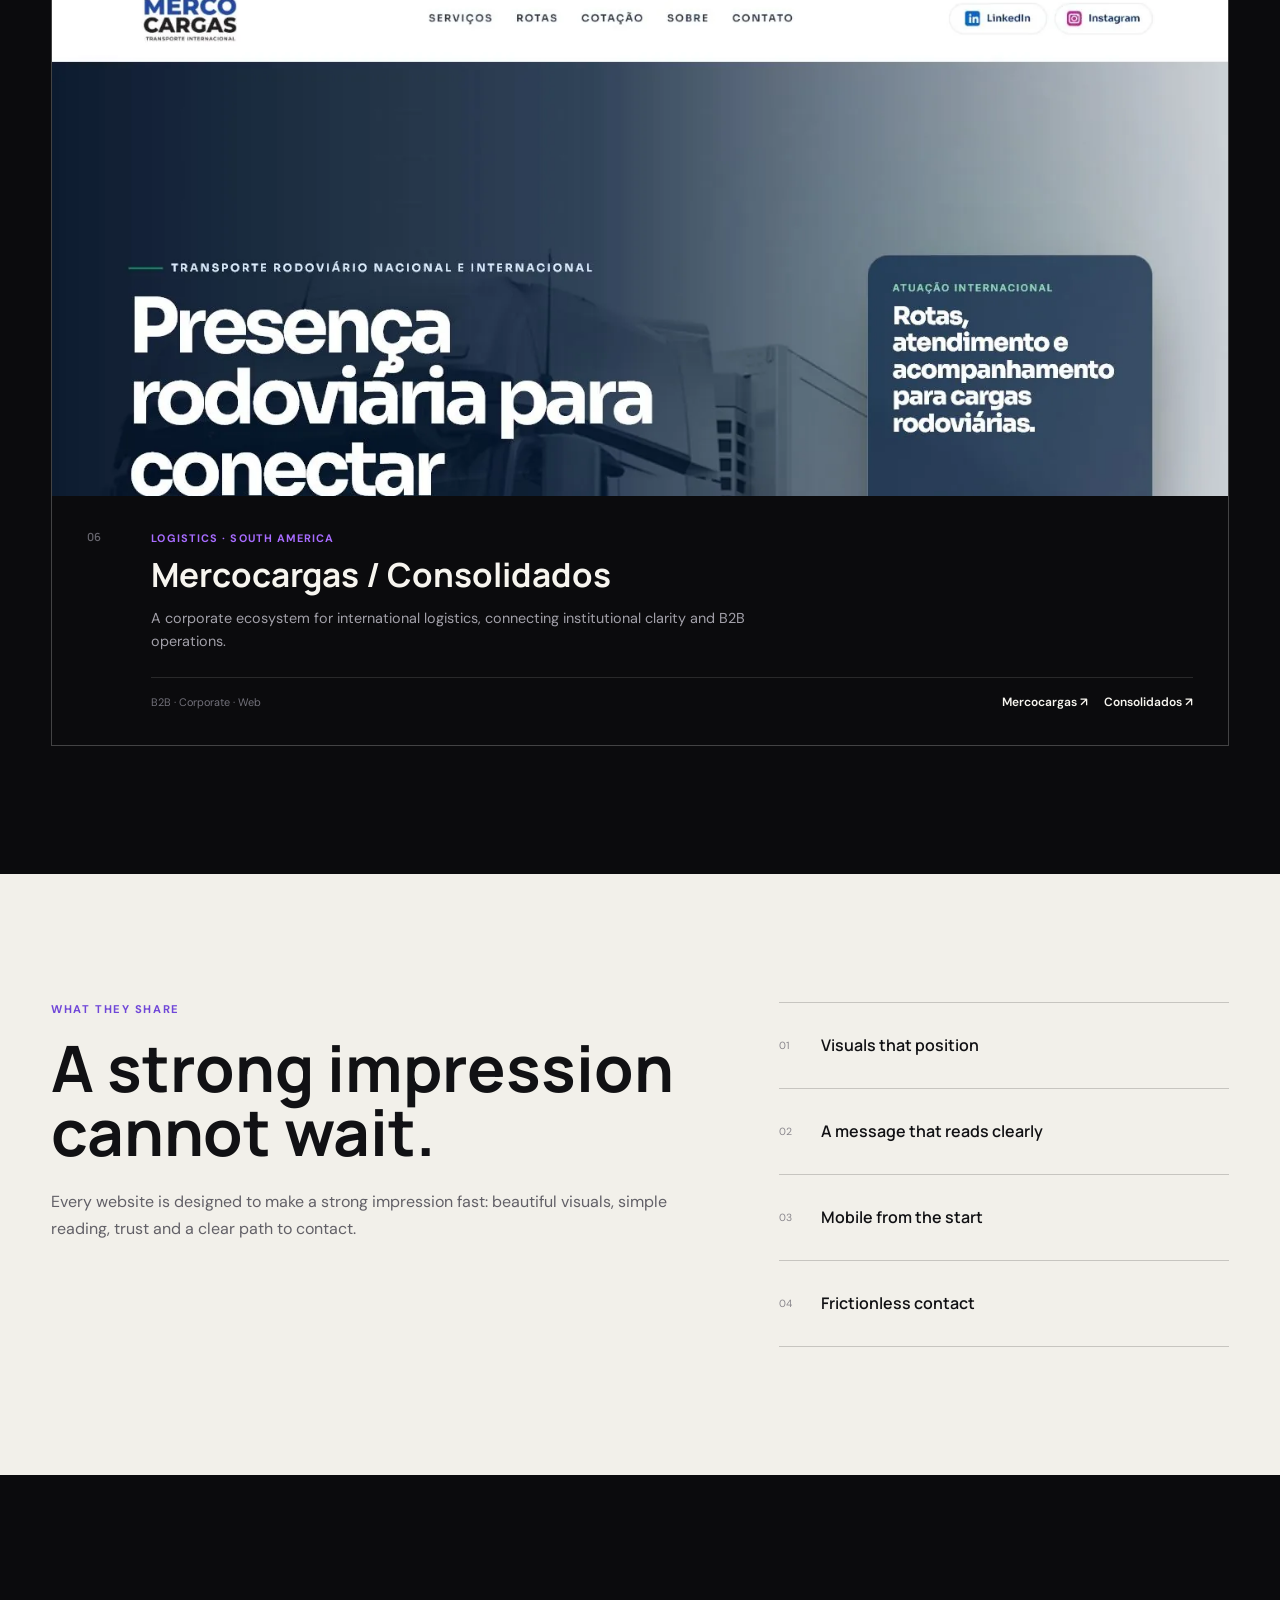
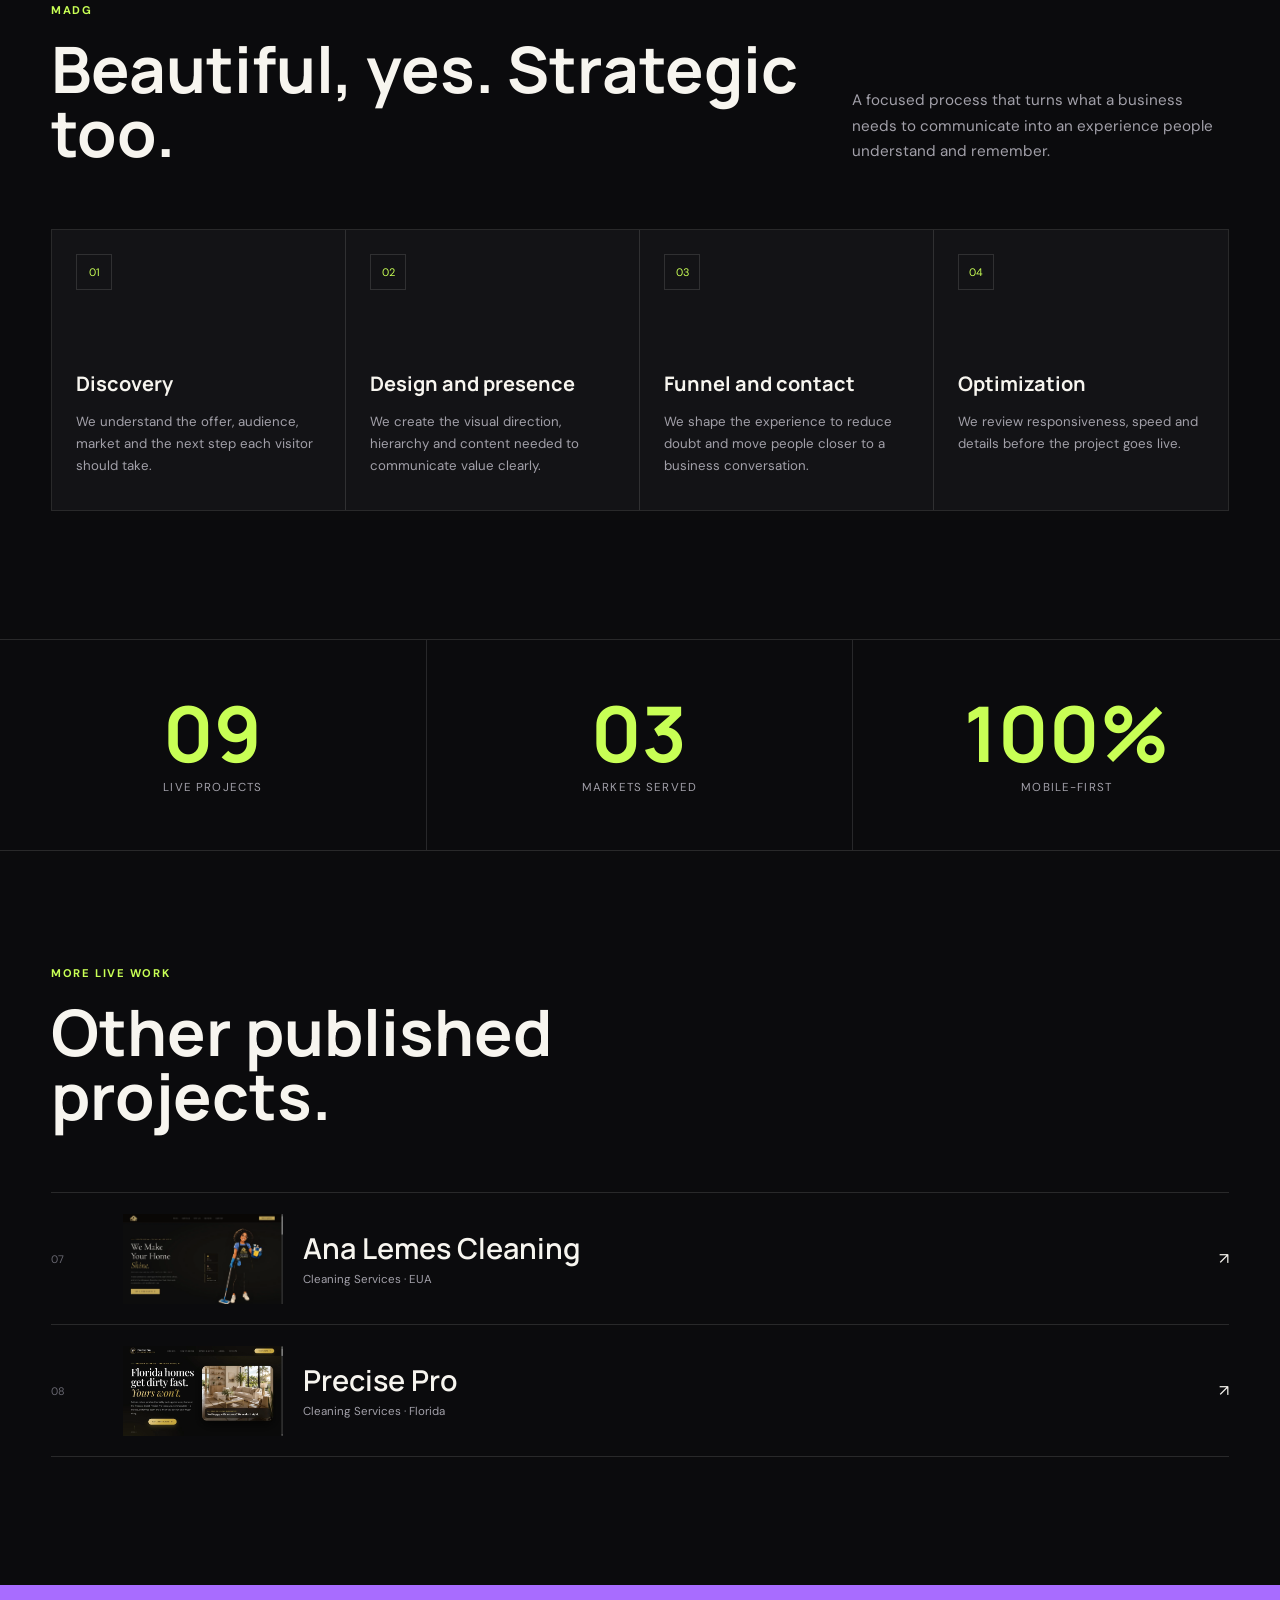
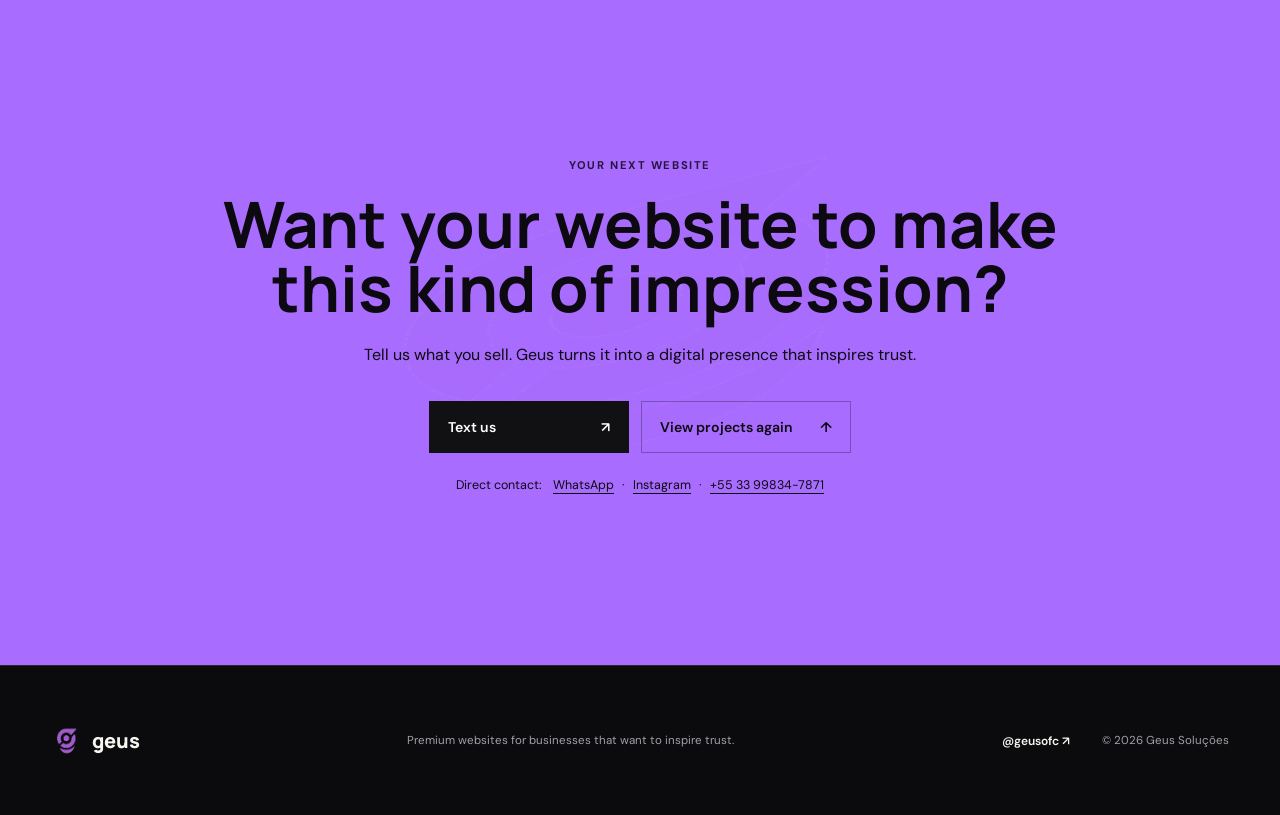
==== commit d02b33ec: "Add Geus Instagram contact links" ====
--- a/index.html
+++ b/index.html
@@ -67,7 +67,7 @@
     <section class="hero" aria-labelledby="hero-title">
       <div class="hero-copy">
         <div class="eyebrow"><span class="status-dot"></span><span data-i18n="heroEyebrow">Portfólio digital · projetos no ar</span></div>
-        <h1 id="hero-title" data-i18n="heroTitle">Sites premium que fazem seu negócio parecer <em>maior</em> no primeiro clique.</h1>
+        <h1 id="hero-title" data-i18n="heroTitle">Sites premium para seu negócio parecer <em>maior</em> no primeiro clique.</h1>
         <p class="hero-lead" data-i18n="heroLead">Criamos experiências digitais bonitas, rápidas e estratégicas para marcas no Brasil, nos Estados Unidos e na América do Sul.</p>
         <div class="hero-actions">
           <a class="button button-primary" href="#projects"><span data-i18n="viewProjects">Ver projetos</span><span aria-hidden="true">↓</span></a>
@@ -230,7 +230,7 @@
           <a class="button button-light contact-link" href="https://wa.me/5533998347871" target="_blank" rel="noopener"><span class="contact-label">Falar no WhatsApp</span><span aria-hidden="true">↗</span></a>
           <a class="button button-ghost" href="#projects"><span data-i18n="viewAgain">Ver projetos novamente</span><span aria-hidden="true">↑</span></a>
         </div>
-        <div class="contact-alternatives"><span data-i18n="directContact">Contato direto:</span> <a class="whatsapp-alt" href="https://wa.me/5533998347871" target="_blank" rel="noopener">WhatsApp</a><span>·</span><a href="tel:+5533998347871">+55 33 99834-7871</a></div>
+        <div class="contact-alternatives"><span data-i18n="directContact">Contato direto:</span> <a class="whatsapp-alt" href="https://wa.me/5533998347871" target="_blank" rel="noopener">WhatsApp</a><span>·</span><a href="https://www.instagram.com/geusofc/" target="_blank" rel="noopener">Instagram</a><span>·</span><a href="tel:+5533998347871">+55 33 99834-7871</a></div>
       </div>
     </section>
   </main>
@@ -238,6 +238,7 @@
   <footer>
     <a class="brand footer-brand" href="#top"><img src="assets/brand/logo.png" width="36" height="36" alt=""><span>geus</span></a>
     <p data-i18n="footerText">Sites premium para negócios que querem transmitir confiança.</p>
+    <a class="footer-social" href="https://www.instagram.com/geusofc/" target="_blank" rel="noopener" aria-label="Instagram da Geus">@geusofc <span aria-hidden="true">↗</span></a>
     <p>© <span id="year"></span> Geus Soluções</p>
   </footer>
 
--- a/styles.css
+++ b/styles.css
@@ -49,7 +49,7 @@
 .eyebrow { display: inline-flex; align-items: center; gap: .55rem; padding: .5rem .75rem; border: 1px solid rgba(200,255,85,.24); background: rgba(200,255,85,.05); }
 .status-dot { width: 6px; height: 6px; border-radius: 50%; background: var(--lime); box-shadow: 0 0 0 4px rgba(200,255,85,.1); }
 h1, h2, h3 { margin: 0; font-family: "Manrope", sans-serif; letter-spacing: 0; }
-h1 { max-width: 830px; font-size: clamp(3.3rem, 6.6vw, 7.15rem); line-height: .96; font-weight: 700; }
+h1 { max-width: 830px; font-size: clamp(3.1rem, 5vw, 5.4rem); line-height: .98; font-weight: 700; }
 h1 em { color: var(--violet); font-style: normal; }
 .hero-lead { max-width: 620px; margin: 1.75rem 0 0; color: var(--muted); font-size: clamp(1rem, 1.35vw, 1.18rem); line-height: 1.65; }
 .hero-actions { display: flex; flex-wrap: wrap; gap: .75rem; margin-top: 2rem; }
@@ -122,7 +122,7 @@
 .more-list > a { min-height: 132px; display: grid; grid-template-columns: 52px 160px 1fr auto; align-items: center; gap: 1.25rem; border-bottom: 1px solid var(--line); transition: padding .2s, color .2s; }
 .more-list > a:hover { padding: 0 .75rem; color: var(--lime); }
 .more-index { color: #686770; font-size: .68rem; }
-.more-list img { width: 160px; aspect-ratio: 16 / 9; object-fit: cover; object-position: top; filter: saturate(.85); }
+.more-list img { width: 160px; height: 90px; object-fit: cover; object-position: top; filter: saturate(.85); }
 .more-list strong { display: block; font: 600 clamp(1.2rem, 2.4vw, 1.8rem)/1.2 "Manrope", sans-serif; }
 .more-list small { display: block; margin-top: .35rem; color: var(--muted); font-size: .72rem; }
 
@@ -141,10 +141,12 @@
 .cta-orbit { position: absolute; width: min(70vw, 760px); opacity: .08; transform: rotate(-15deg); }
 .cta-orbit img { width: 100%; }
 
-footer { min-height: 150px; display: grid; grid-template-columns: auto 1fr auto; align-items: center; gap: 2rem; padding: 2rem var(--pad); color: var(--muted); border-top: 1px solid var(--line); }
+footer { min-height: 150px; display: grid; grid-template-columns: auto 1fr auto auto; align-items: center; gap: 2rem; padding: 2rem var(--pad); color: var(--muted); border-top: 1px solid var(--line); }
 .footer-brand { color: var(--text); }
 footer p { margin: 0; font-size: .72rem; }
 footer p:nth-child(2) { text-align: center; }
+.footer-social { color: var(--text); font-size: .75rem; font-weight: 600; transition: color .2s; }
+.footer-social:hover { color: var(--lime); }
 .mobile-contact { display: none; }
 
 .reveal { opacity: 0; transform: translateY(20px); transition: opacity .65s ease, transform .65s ease; }
@@ -169,11 +171,12 @@
   .desktop-nav, .header-contact { display: none; }
   .menu-button { display: block; }
   .mobile-menu { inset: 64px 0 0; }
-  .hero { min-height: auto; padding-top: 7.4rem; padding-bottom: 4rem; gap: 2.8rem; }
-  h1 { font-size: clamp(2.75rem, 13.5vw, 4.65rem); line-height: .98; }
+  .hero { min-height: auto; padding-top: 6.25rem; padding-bottom: 4rem; gap: 2.25rem; }
+  h1 { font-size: clamp(2.45rem, 11vw, 3.7rem); line-height: 1; }
   .hero-lead { margin-top: 1.25rem; font-size: .98rem; }
-  .hero-actions { flex-direction: column; }
+  .hero-actions { flex-direction: column; margin-top: 1.5rem; }
   .hero-actions .button { width: 100%; }
+  .hero-proof { display: none; }
   .hero-showcase { min-height: 390px; margin-inline: -4px; }
   .showcase-main { width: 93%; bottom: 0; }
   .showcase-back { width: 78%; top: 1%; }
@@ -199,16 +202,17 @@
   .proof-strip div { min-height: 150px; border-right: 0; border-bottom: 1px solid var(--line); }
   .proof-strip div:last-child { border-bottom: 0; }
   .more-list > a { min-height: 108px; grid-template-columns: 28px 86px 1fr auto; gap: .75rem; }
-  .more-list img { width: 86px; }
+  .more-list img { width: 86px; height: 48px; }
   .final-cta { min-height: 640px; }
   footer { grid-template-columns: 1fr; gap: .8rem; padding-block: 2.5rem; text-align: center; }
   footer p:nth-child(2) { text-align: center; }
   .footer-brand { justify-content: center; }
-  .mobile-contact { position: fixed; z-index: 80; left: 1rem; right: 1rem; bottom: max(.75rem, env(safe-area-inset-bottom)); min-height: 48px; display: flex; align-items: center; justify-content: space-between; padding: 0 1rem; background: var(--lime); color: #111; box-shadow: 0 12px 30px rgba(0,0,0,.32); font-size: .82rem; font-weight: 700; }
+  .mobile-contact { position: fixed; z-index: 80; left: 1rem; right: 1rem; bottom: max(.75rem, env(safe-area-inset-bottom)); min-height: 48px; display: flex; align-items: center; justify-content: space-between; padding: 0 1rem; background: var(--lime); color: #111; box-shadow: 0 12px 30px rgba(0,0,0,.32); font-size: .82rem; font-weight: 700; transition: transform .25s ease, opacity .25s ease; }
+  body.hero-visible .mobile-contact { opacity: 0; pointer-events: none; transform: translateY(calc(100% + 2rem)); }
 }
 
 @media (max-width: 390px) {
-  h1 { font-size: 2.7rem; }
+  h1 { font-size: 2.35rem; }
   .language-switch button { min-width: 31px; }
   .project-content { grid-template-columns: 1fr; }
   .project-number { margin-bottom: -.25rem; }
